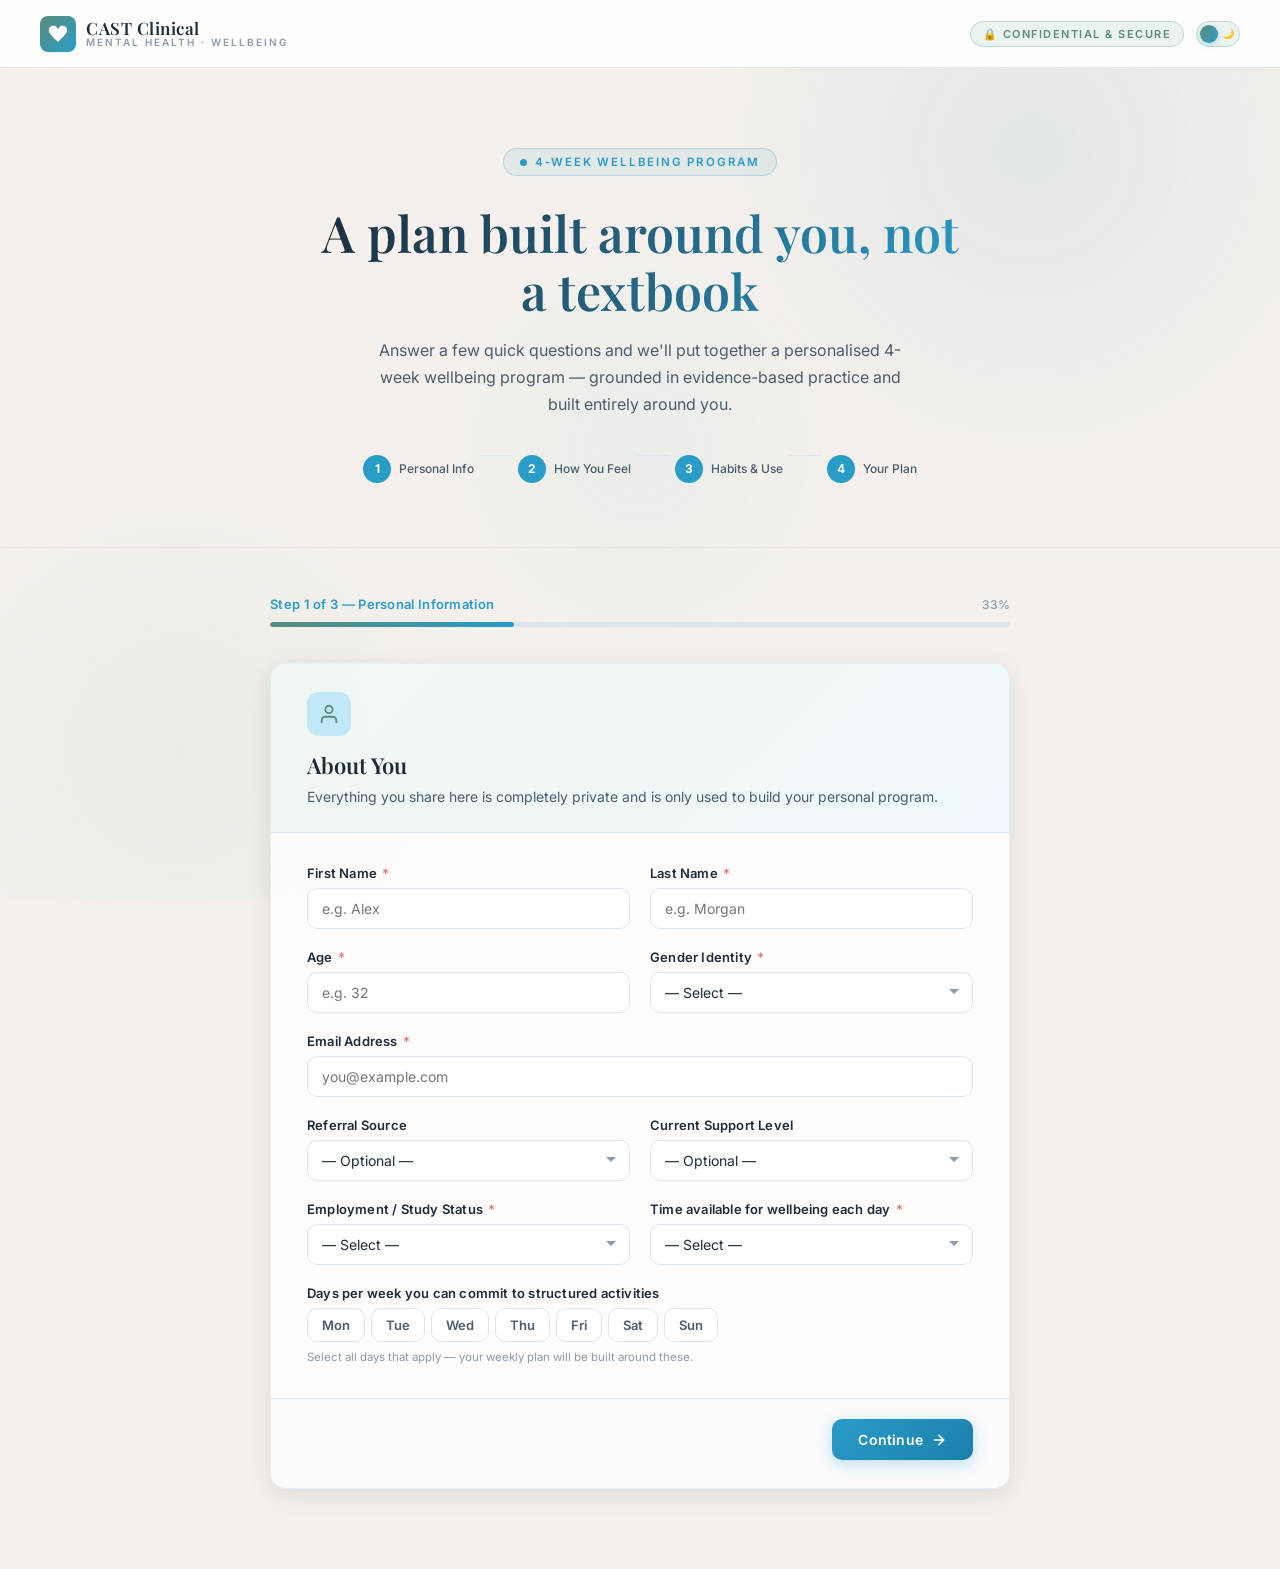
==== app.html @ b22dcfbf "Fix GitHub Pages entry point + cohesive app styling - Rename landing.html -> index.html (GitHub Page" ====
<!DOCTYPE html>
<html lang="en">
<head>
  <meta charset="UTF-8" />
  <meta name="viewport" content="width=device-width, initial-scale=1.0" />
  <title>CAST Clinical – 4-Week Mental Health & Wellbeing Program</title>
  <link rel="preconnect" href="https://fonts.googleapis.com" />
  <link href="https://fonts.googleapis.com/css2?family=Inter:wght@300;400;500;600;700;800&family=Playfair+Display:ital,wght@0,400;0,600;1,400;1,600&display=swap" rel="stylesheet" />
  <link rel="stylesheet" href="style.css" />
  <link rel="stylesheet" href="app.css" />
</head>
<body>

<!-- Background FX layer -->
<div class="bg-layer" aria-hidden="true">
  <div class="bg-grid"></div>
  <div class="bg-orb bg-orb-1"></div>
  <div class="bg-orb bg-orb-2"></div>
  <div class="bg-orb bg-orb-3"></div>
</div>

<!-- ── HEADER ──────────────────────────────────────── -->
<header>
  <a href="index.html" class="logo" style="text-decoration:none;">
    <div class="logo-mark">
      <svg viewBox="0 0 24 24" xmlns="http://www.w3.org/2000/svg">
        <path d="M12 21.593c-5.63-5.539-11-10.297-11-14.402 0-3.791 3.068-5.191 5.281-5.191 1.312 0 4.151.501 5.719 4.457 1.59-3.968 4.464-4.447 5.726-4.447 2.54 0 5.274 1.621 5.274 5.181 0 4.069-5.136 8.625-11 14.402z"/>
      </svg>
    </div>
    <div class="logo-text">
      <span class="logo-title">CAST Clinical</span>
      <span class="logo-sub">Mental Health · Wellbeing</span>
    </div>
  </a>
  <div class="header-right">
    <span class="header-badge">🔒 Confidential &amp; Secure</span>
    <button class="theme-toggle" id="themeToggle" aria-label="Toggle dark mode" title="Toggle dark / light mode">
      <span class="toggle-icon icon-moon">🌙</span>
      <span class="toggle-icon icon-sun">☀️</span>
    </button>
  </div>
</header>

<!-- ── HERO ────────────────────────────────────────── -->
<div class="hero">
  <div class="hero-eyebrow">4-Week Wellbeing Program</div>
  <h1>A plan built around you, not a textbook</h1>
  <p>Answer a few quick questions and we'll put together a personalised 4-week wellbeing program — grounded in evidence-based practice and built entirely around you.</p>
  <div class="hero-steps">
    <div class="hero-step">
      <div class="hero-step-num">1</div>
      <span class="hero-step-label">Personal Info</span>
    </div>
    <div class="hero-step-divider"></div>
    <div class="hero-step">
      <div class="hero-step-num">2</div>
      <span class="hero-step-label">How You Feel</span>
    </div>
    <div class="hero-step-divider"></div>
    <div class="hero-step">
      <div class="hero-step-num">3</div>
      <span class="hero-step-label">Habits & Use</span>
    </div>
    <div class="hero-step-divider"></div>
    <div class="hero-step">
      <div class="hero-step-num">4</div>
      <span class="hero-step-label">Your Plan</span>
    </div>
  </div>
</div>

<!-- ── MAIN ─────────────────────────────────────────── -->
<div class="container">

  <!-- PROGRESS -->
  <div class="progress-wrap" id="progress-wrap">
    <div class="progress-header">
      <span class="progress-label" id="progress-label">Step 1 of 3 — Personal Information</span>
      <span class="progress-count" id="progress-count">33%</span>
    </div>
    <div class="progress-bar-bg">
      <div class="progress-bar-fill" id="progress-fill" style="width:33%"></div>
    </div>
  </div>

  <!-- FORM SECTION -->
  <div id="form-section">

    <!-- ─── STEP 1: PERSONAL INFO ─────────────────── -->
    <div class="step active" id="step-1">
      <div class="card">
        <div class="card-header">
          <div class="card-icon">
            <svg viewBox="0 0 24 24" fill="none" stroke="#5B8C7A" stroke-width="2" stroke-linecap="round" stroke-linejoin="round">
              <path d="M20 21v-2a4 4 0 0 0-4-4H8a4 4 0 0 0-4 4v2"/><circle cx="12" cy="7" r="4"/>
            </svg>
          </div>
          <h2>About You</h2>
          <p>Everything you share here is completely private and is only used to build your personal program.</p>
        </div>
        <div class="card-body">
          <div class="form-grid">
            <div class="form-field" id="field-firstName">
              <label for="firstName">First Name <span class="req">*</span></label>
              <input type="text" id="firstName" placeholder="e.g. Alex" autocomplete="given-name" />
              <span class="error-msg">Please enter your first name.</span>
            </div>
            <div class="form-field" id="field-lastName">
              <label for="lastName">Last Name <span class="req">*</span></label>
              <input type="text" id="lastName" placeholder="e.g. Morgan" autocomplete="family-name" />
              <span class="error-msg">Please enter your last name.</span>
            </div>
            <div class="form-field" id="field-age">
              <label for="age">Age <span class="req">*</span></label>
              <input type="number" id="age" placeholder="e.g. 32" min="12" max="100" />
              <span class="error-msg">Please enter a valid age (12–100).</span>
            </div>
            <div class="form-field" id="field-gender">
              <label for="gender">Gender Identity <span class="req">*</span></label>
              <select id="gender">
                <option value="">— Select —</option>
                <option>Male</option>
                <option>Female</option>
                <option>Non-binary</option>
                <option>Transgender Male</option>
                <option>Transgender Female</option>
                <option>Prefer not to say</option>
                <option>Other</option>
              </select>
              <span class="error-msg">Please select an option.</span>
            </div>
            <div class="form-field span-2" id="field-email">
              <label for="email">Email Address <span class="req">*</span></label>
              <input type="email" id="email" placeholder="you@example.com" autocomplete="email" />
              <span class="error-msg">Please enter a valid email address.</span>
            </div>
            <div class="form-field" id="field-referral">
              <label for="referral">Referral Source</label>
              <select id="referral">
                <option value="">— Optional —</option>
                <option>Self-referred</option>
                <option>GP / Primary Care</option>
                <option>Psychiatrist</option>
                <option>Therapist / Counsellor</option>
                <option>Family / Friend</option>
                <option>Online Search</option>
                <option>Other</option>
              </select>
            </div>
            <div class="form-field" id="field-support">
              <label for="support">Current Support Level</label>
              <select id="support">
                <option value="">— Optional —</option>
                <option>No current support</option>
                <option>Seeing a GP</option>
                <option>In therapy</option>
                <option>On medication</option>
                <option>Inpatient / Residential</option>
                <option>Multiple supports</option>
              </select>
            </div>
            <div class="form-field" id="field-workStatus">
              <label for="workStatus">Employment / Study Status <span class="req">*</span></label>
              <select id="workStatus">
                <option value="">— Select —</option>
                <option value="fulltime">Employed full-time (35+ hrs/week)</option>
                <option value="parttime">Employed part-time (15–34 hrs/week)</option>
                <option value="casual">Casual / freelance / shift work</option>
                <option value="student">Full-time student</option>
                <option value="student-part">Part-time student</option>
                <option value="carer">Full-time carer / homemaker</option>
                <option value="unemployed">Not currently employed</option>
                <option value="retired">Retired</option>
              </select>
              <span class="error-msg">Please select your employment status.</span>
            </div>
            <div class="form-field" id="field-therapyTime">
              <label for="therapyTime">Time available for wellbeing each day <span class="req">*</span></label>
              <select id="therapyTime">
                <option value="">— Select —</option>
                <option value="15">Up to 15 minutes</option>
                <option value="30">About 30 minutes</option>
                <option value="60">About 1 hour</option>
                <option value="90">1–2 hours</option>
                <option value="120">2+ hours</option>
              </select>
              <span class="error-msg">Please select your available time.</span>
            </div>
            <div class="form-field span-2">
              <label for="therapyDays">Days per week you can commit to structured activities</label>
              <div class="day-picker" id="therapyDays">
                <button type="button" class="day-btn" data-day="Mon">Mon</button>
                <button type="button" class="day-btn" data-day="Tue">Tue</button>
                <button type="button" class="day-btn" data-day="Wed">Wed</button>
                <button type="button" class="day-btn" data-day="Thu">Thu</button>
                <button type="button" class="day-btn" data-day="Fri">Fri</button>
                <button type="button" class="day-btn" data-day="Sat">Sat</button>
                <button type="button" class="day-btn" data-day="Sun">Sun</button>
              </div>
              <span class="field-hint">Select all days that apply — your weekly plan will be built around these.</span>
            </div>
          </div>
        </div>
        <div class="card-footer">
          <span></span>
          <button class="btn btn-primary" onclick="nextStep(1)">
            Continue
            <svg viewBox="0 0 24 24" fill="none" stroke="currentColor" stroke-width="2.5" stroke-linecap="round" stroke-linejoin="round"><path d="M5 12h14M12 5l7 7-7 7"/></svg>
          </button>
        </div>
      </div>
    </div>

    <!-- ─── STEP 2: MENTAL HEALTH HISTORY ────────── -->
    <div class="step" id="step-2">
      <div class="card">
        <div class="card-header">
          <div class="card-icon">
            <svg viewBox="0 0 24 24" fill="none" stroke="#5B8C7A" stroke-width="2" stroke-linecap="round" stroke-linejoin="round">
              <path d="M9.5 2A2.5 2.5 0 0 1 12 4.5v15a2.5 2.5 0 0 1-4.96-.46 2.5 2.5 0 0 1-1.98-3.006 3 3 0 0 1-.34-5.58 2.5 2.5 0 0 1 1.32-4.24 2.5 2.5 0 0 1 1.96-3.192A2.5 2.5 0 0 1 9.5 2Z"/><path d="M14.5 2A2.5 2.5 0 0 0 12 4.5v15a2.5 2.5 0 0 0 4.96-.46 2.5 2.5 0 0 0 1.98-3.006 3 3 0 0 0 .34-5.58 2.5 2.5 0 0 0-1.32-4.24 2.5 2.5 0 0 0-1.96-3.192A2.5 2.5 0 0 0 14.5 2Z"/>
            </svg>
          </div>
          <h2>How Have You Been Feeling?</h2>
          <p>Tick anything that sounds like you — whether you've had a formal diagnosis or just recognise the pattern. You can select as many as you like.</p>
        </div>
        <div class="card-body">

          <!-- Mood Disorders -->
          <div class="section-title">Mood &amp; Emotions</div>
          <div class="check-grid">
            <div class="check-item"><input type="checkbox" id="mdd" name="mental" value="Major Depressive Disorder (MDD)"><label class="check-label" for="mdd"><span class="check-box"></span>Major Depression (MDD)</label></div>
            <div class="check-item"><input type="checkbox" id="bipolar1" name="mental" value="Bipolar I Disorder"><label class="check-label" for="bipolar1"><span class="check-box"></span>Bipolar I</label></div>
            <div class="check-item"><input type="checkbox" id="bipolar2" name="mental" value="Bipolar II Disorder"><label class="check-label" for="bipolar2"><span class="check-box"></span>Bipolar II</label></div>
            <div class="check-item"><input type="checkbox" id="dysthymia" name="mental" value="Persistent Depressive Disorder (Dysthymia)"><label class="check-label" for="dysthymia"><span class="check-box"></span>Persistent Depression</label></div>
            <div class="check-item"><input type="checkbox" id="cyclothymia" name="mental" value="Cyclothymic Disorder"><label class="check-label" for="cyclothymia"><span class="check-box"></span>Cyclothymia</label></div>
            <div class="check-item"><input type="checkbox" id="pmdd" name="mental" value="PMDD"><label class="check-label" for="pmdd"><span class="check-box"></span>PMDD</label></div>
          </div>

          <!-- Anxiety Disorders -->
          <div class="section-title">Anxiety &amp; Stress</div>
          <div class="check-grid">
            <div class="check-item"><input type="checkbox" id="gad" name="mental" value="Generalised Anxiety Disorder (GAD)"><label class="check-label" for="gad"><span class="check-box"></span>Generalised Anxiety (GAD)</label></div>
            <div class="check-item"><input type="checkbox" id="panic" name="mental" value="Panic Disorder"><label class="check-label" for="panic"><span class="check-box"></span>Panic Disorder</label></div>
            <div class="check-item"><input type="checkbox" id="social-anx" name="mental" value="Social Anxiety Disorder"><label class="check-label" for="social-anx"><span class="check-box"></span>Social Anxiety</label></div>
            <div class="check-item"><input type="checkbox" id="phobia" name="mental" value="Specific Phobia"><label class="check-label" for="phobia"><span class="check-box"></span>Specific Phobia</label></div>
            <div class="check-item"><input type="checkbox" id="ptsd" name="mental" value="PTSD"><label class="check-label" for="ptsd"><span class="check-box"></span>PTSD</label></div>
            <div class="check-item"><input type="checkbox" id="cptsd" name="mental" value="Complex PTSD (C-PTSD)"><label class="check-label" for="cptsd"><span class="check-box"></span>Complex PTSD (C-PTSD)</label></div>
            <div class="check-item"><input type="checkbox" id="acute-stress" name="mental" value="Acute Stress Disorder"><label class="check-label" for="acute-stress"><span class="check-box"></span>Acute Stress Disorder</label></div>
            <div class="check-item"><input type="checkbox" id="agoraphobia" name="mental" value="Agoraphobia"><label class="check-label" for="agoraphobia"><span class="check-box"></span>Agoraphobia</label></div>
          </div>

          <!-- Neurodevelopmental -->
          <div class="section-title">Focus, Attention &amp; Learning</div>
          <div class="check-grid">
            <div class="check-item"><input type="checkbox" id="adhd-i" name="mental" value="ADHD – Inattentive Type"><label class="check-label" for="adhd-i"><span class="check-box"></span>ADHD – Inattentive</label></div>
            <div class="check-item"><input type="checkbox" id="adhd-h" name="mental" value="ADHD – Hyperactive/Combined"><label class="check-label" for="adhd-h"><span class="check-box"></span>ADHD – Hyperactive/Combined</label></div>
            <div class="check-item"><input type="checkbox" id="autism" name="mental" value="Autism Spectrum (ASD)"><label class="check-label" for="autism"><span class="check-box"></span>Autism Spectrum (ASD)</label></div>
            <div class="check-item"><input type="checkbox" id="dyslexia" name="mental" value="Dyslexia / Learning Differences"><label class="check-label" for="dyslexia"><span class="check-box"></span>Dyslexia / Learning Diff.</label></div>
          </div>

          <!-- OCD & Related -->
          <div class="section-title">Repetitive Thoughts &amp; Urges</div>
          <div class="check-grid">
            <div class="check-item"><input type="checkbox" id="ocd" name="mental" value="OCD"><label class="check-label" for="ocd"><span class="check-box"></span>OCD</label></div>
            <div class="check-item"><input type="checkbox" id="bdd" name="mental" value="Body Dysmorphic Disorder (BDD)"><label class="check-label" for="bdd"><span class="check-box"></span>Body Dysmorphia (BDD)</label></div>
            <div class="check-item"><input type="checkbox" id="hoarding" name="mental" value="Hoarding Disorder"><label class="check-label" for="hoarding"><span class="check-box"></span>Hoarding Disorder</label></div>
            <div class="check-item"><input type="checkbox" id="trichotillo" name="mental" value="Trichotillomania (Hair Pulling)"><label class="check-label" for="trichotillo"><span class="check-box"></span>Trichotillomania</label></div>
          </div>

          <!-- Psychotic & Personality -->
          <div class="section-title">Personality &amp; Identity</div>
          <div class="check-grid">
            <div class="check-item"><input type="checkbox" id="schizo" name="mental" value="Schizophrenia"><label class="check-label" for="schizo"><span class="check-box"></span>Schizophrenia</label></div>
            <div class="check-item"><input type="checkbox" id="schizoaff" name="mental" value="Schizoaffective Disorder"><label class="check-label" for="schizoaff"><span class="check-box"></span>Schizoaffective Disorder</label></div>
            <div class="check-item"><input type="checkbox" id="bpd" name="mental" value="Borderline Personality Disorder (BPD)"><label class="check-label" for="bpd"><span class="check-box"></span>BPD</label></div>
            <div class="check-item"><input type="checkbox" id="narcissistic" name="mental" value="Narcissistic PD"><label class="check-label" for="narcissistic"><span class="check-box"></span>Narcissistic PD</label></div>
            <div class="check-item"><input type="checkbox" id="avpd" name="mental" value="Avoidant Personality Disorder"><label class="check-label" for="avpd"><span class="check-box"></span>Avoidant PD</label></div>
            <div class="check-item"><input type="checkbox" id="aspd" name="mental" value="Antisocial Personality Disorder"><label class="check-label" for="aspd"><span class="check-box"></span>Antisocial PD</label></div>
          </div>

          <!-- Anger & Impulse Control -->
          <div class="section-title">Anger &amp; Impulse Control</div>
          <div class="check-grid">
            <div class="check-item"><input type="checkbox" id="anger-mgmt" name="mental" value="Anger Management"><label class="check-label" for="anger-mgmt"><span class="check-box"></span>Anger Management</label></div>
            <div class="check-item"><input type="checkbox" id="ied" name="mental" value="Intermittent Explosive Disorder (IED)"><label class="check-label" for="ied"><span class="check-box"></span>Intermittent Explosive Disorder</label></div>
            <div class="check-item"><input type="checkbox" id="impulse" name="mental" value="Impulse Control Difficulties"><label class="check-label" for="impulse"><span class="check-box"></span>Impulse Control Difficulties</label></div>
          </div>

          <!-- Eating & Somatic -->
          <div class="section-title">Eating, Body Image &amp; Other</div>
          <div class="check-grid">
            <div class="check-item"><input type="checkbox" id="anorexia" name="mental" value="Anorexia Nervosa"><label class="check-label" for="anorexia"><span class="check-box"></span>Anorexia Nervosa</label></div>
            <div class="check-item"><input type="checkbox" id="bulimia" name="mental" value="Bulimia Nervosa"><label class="check-label" for="bulimia"><span class="check-box"></span>Bulimia Nervosa</label></div>
            <div class="check-item"><input type="checkbox" id="binge-eat" name="mental" value="Binge Eating Disorder"><label class="check-label" for="binge-eat"><span class="check-box"></span>Binge Eating Disorder</label></div>
            <div class="check-item"><input type="checkbox" id="dissoc" name="mental" value="Dissociative Disorders"><label class="check-label" for="dissoc"><span class="check-box"></span>Dissociative Disorders</label></div>
            <div class="check-item"><input type="checkbox" id="insomnia" name="mental" value="Insomnia / Sleep Disorder"><label class="check-label" for="insomnia"><span class="check-box"></span>Insomnia / Sleep Disorder</label></div>
            <div class="check-item"><input type="checkbox" id="somatic" name="mental" value="Somatic Symptom Disorder"><label class="check-label" for="somatic"><span class="check-box"></span>Somatic Symptom Disorder</label></div>
          </div>

          <!-- Severity -->
          <div class="section-title" style="margin-top:8px;">How Much Does This Affect Your Day-to-Day Life?</div>
          <div class="severity-grid">
            <div class="severity-item">
              <label>How low or unstable is your mood?</label>
              <div class="scale-buttons" id="mood-severity">
                <button class="scale-btn" onclick="selectScale(this,'mood-severity')">1</button>
                <button class="scale-btn" onclick="selectScale(this,'mood-severity')">2</button>
                <button class="scale-btn" onclick="selectScale(this,'mood-severity')">3</button>
                <button class="scale-btn" onclick="selectScale(this,'mood-severity')">4</button>
                <button class="scale-btn" onclick="selectScale(this,'mood-severity')">5</button>
              </div>
              <div class="scale-legend"><span>Mild</span><span>Severe</span></div>
            </div>
            <div class="severity-item">
              <label>How anxious do you feel day to day?</label>
              <div class="scale-buttons" id="anx-severity">
                <button class="scale-btn" onclick="selectScale(this,'anx-severity')">1</button>
                <button class="scale-btn" onclick="selectScale(this,'anx-severity')">2</button>
                <button class="scale-btn" onclick="selectScale(this,'anx-severity')">3</button>
                <button class="scale-btn" onclick="selectScale(this,'anx-severity')">4</button>
                <button class="scale-btn" onclick="selectScale(this,'anx-severity')">5</button>
              </div>
              <div class="scale-legend"><span>Mild</span><span>Severe</span></div>
            </div>
            <div class="severity-item">
              <label>Does this affect work or daily tasks?</label>
              <div class="scale-buttons" id="func-severity">
                <button class="scale-btn" onclick="selectScale(this,'func-severity')">1</button>
                <button class="scale-btn" onclick="selectScale(this,'func-severity')">2</button>
                <button class="scale-btn" onclick="selectScale(this,'func-severity')">3</button>
                <button class="scale-btn" onclick="selectScale(this,'func-severity')">4</button>
                <button class="scale-btn" onclick="selectScale(this,'func-severity')">5</button>
              </div>
              <div class="scale-legend"><span>Minimal</span><span>Severe</span></div>
            </div>
            <div class="severity-item">
              <label>How well are you sleeping?</label>
              <div class="scale-buttons" id="sleep-severity">
                <button class="scale-btn" onclick="selectScale(this,'sleep-severity')">1</button>
                <button class="scale-btn" onclick="selectScale(this,'sleep-severity')">2</button>
                <button class="scale-btn" onclick="selectScale(this,'sleep-severity')">3</button>
                <button class="scale-btn" onclick="selectScale(this,'sleep-severity')">4</button>
                <button class="scale-btn" onclick="selectScale(this,'sleep-severity')">5</button>
              </div>
              <div class="scale-legend"><span>Good</span><span>Very Poor</span></div>
            </div>
          </div>

        </div>
        <div class="card-footer">
          <button class="btn btn-secondary" onclick="prevStep(2)">
            <svg viewBox="0 0 24 24" fill="none" stroke="currentColor" stroke-width="2.5" stroke-linecap="round" stroke-linejoin="round"><path d="M19 12H5M12 19l-7-7 7-7"/></svg>
            Back
          </button>
          <button class="btn btn-primary" onclick="nextStep(2)">
            Continue
            <svg viewBox="0 0 24 24" fill="none" stroke="currentColor" stroke-width="2.5" stroke-linecap="round" stroke-linejoin="round"><path d="M5 12h14M12 5l7 7-7 7"/></svg>
          </button>
        </div>
      </div>
    </div>

    <!-- ─── STEP 3: SUBSTANCE / ADDICTION ────────── -->
    <div class="step" id="step-3">
      <div class="card">
        <div class="card-header">
          <div class="card-icon">
            <svg viewBox="0 0 24 24" fill="none" stroke="#5B8C7A" stroke-width="2" stroke-linecap="round" stroke-linejoin="round">
              <path d="M10 2h4"/><path d="M9.5 7.5A7 7 0 0 1 19 14a7 7 0 0 1-7 7A7 7 0 0 1 5 14a7 7 0 0 1 4.5-6.5"/><path d="M12 11v3l1.5 1.5"/>
            </svg>
          </div>
          <h2>Habits &amp; Substance Use</h2>
          <p>This is a safe space — nothing you share here is judged. Select anything that applies so we can include the right support in your program.</p>
        </div>
        <div class="card-body">

          <div class="section-title">Substances You Use or Have Used</div>
          <div class="check-grid">
            <div class="check-item"><input type="checkbox" id="alcohol" name="addiction" value="Alcohol Use Disorder"><label class="check-label" for="alcohol"><span class="check-box"></span>Alcohol</label></div>
            <div class="check-item"><input type="checkbox" id="cannabis" name="addiction" value="Cannabis Use Disorder"><label class="check-label" for="cannabis"><span class="check-box"></span>Cannabis</label></div>
            <div class="check-item"><input type="checkbox" id="stimulants" name="addiction" value="Stimulant Use (Cocaine / Meth)"><label class="check-label" for="stimulants"><span class="check-box"></span>Stimulants (Cocaine / Meth)</label></div>
            <div class="check-item"><input type="checkbox" id="opioids" name="addiction" value="Opioid Use Disorder"><label class="check-label" for="opioids"><span class="check-box"></span>Opioids</label></div>
            <div class="check-item"><input type="checkbox" id="benzos" name="addiction" value="Benzodiazepine Dependence"><label class="check-label" for="benzos"><span class="check-box"></span>Benzodiazepines</label></div>
            <div class="check-item"><input type="checkbox" id="nicotine" name="addiction" value="Nicotine / Tobacco Use"><label class="check-label" for="nicotine"><span class="check-box"></span>Nicotine / Tobacco</label></div>
            <div class="check-item"><input type="checkbox" id="mdma" name="addiction" value="MDMA / Ecstasy Use"><label class="check-label" for="mdma"><span class="check-box"></span>MDMA / Ecstasy</label></div>
            <div class="check-item"><input type="checkbox" id="hallucinogens" name="addiction" value="Hallucinogen Use"><label class="check-label" for="hallucinogens"><span class="check-box"></span>Hallucinogens</label></div>
            <div class="check-item"><input type="checkbox" id="rx-misuse" name="addiction" value="Prescription Drug Misuse"><label class="check-label" for="rx-misuse"><span class="check-box"></span>Prescription Drug Misuse</label></div>
            <div class="check-item"><input type="checkbox" id="poly-sub" name="addiction" value="Polysubstance Use"><label class="check-label" for="poly-sub"><span class="check-box"></span>Polysubstance Use</label></div>
          </div>

          <div class="section-title" style="margin-top:8px;">Other Habits &amp; Patterns</div>
          <div class="check-grid">
            <div class="check-item"><input type="checkbox" id="gambling" name="addiction" value="Gambling Disorder"><label class="check-label" for="gambling"><span class="check-box"></span>Gambling</label></div>
            <div class="check-item"><input type="checkbox" id="gaming" name="addiction" value="Gaming / Internet Addiction"><label class="check-label" for="gaming"><span class="check-box"></span>Gaming / Internet</label></div>
            <div class="check-item"><input type="checkbox" id="sex-addict" name="addiction" value="Compulsive Sexual Behaviour"><label class="check-label" for="sex-addict"><span class="check-box"></span>Compulsive Sexual Behaviour</label></div>
            <div class="check-item"><input type="checkbox" id="food-addict" name="addiction" value="Food / Binge Eating Addiction"><label class="check-label" for="food-addict"><span class="check-box"></span>Food / Binge Eating</label></div>
            <div class="check-item"><input type="checkbox" id="shopping" name="addiction" value="Compulsive Shopping / Spending"><label class="check-label" for="shopping"><span class="check-box"></span>Compulsive Shopping</label></div>
            <div class="check-item"><input type="checkbox" id="social-media" name="addiction" value="Social Media Addiction"><label class="check-label" for="social-media"><span class="check-box"></span>Social Media</label></div>
          </div>

          <div class="section-title" style="margin-top:8px;">Where Are You Right Now?</div>
          <div class="radio-row">
            <div class="radio-item"><input type="radio" name="recovery-status" id="rs-active" value="Currently using"><label class="radio-label" for="rs-active">Still using</label></div>
            <div class="radio-item"><input type="radio" name="recovery-status" id="rs-early" value="Early recovery (< 1 year)"><label class="radio-label" for="rs-early">Early in recovery (&lt;1 yr)</label></div>
            <div class="radio-item"><input type="radio" name="recovery-status" id="rs-sustained" value="Sustained recovery (1+ years)"><label class="radio-label" for="rs-sustained">Going strong (1+ yrs)</label></div>
            <div class="radio-item"><input type="radio" name="recovery-status" id="rs-na" value="Not applicable"><label class="radio-label" for="rs-na">Not applicable to me</label></div>
          </div>

          <div class="section-title" style="margin-top:8px;">Virtual Reality Therapy</div>
          <p style="font-size:13px;color:var(--mid);line-height:1.6;margin-bottom:14px;">VR therapy is an emerging evidence-based modality for anxiety, phobias, PTSD and social skills training. Please indicate your current access and comfort with VR.</p>
          <div class="vr-cards" id="vr-cards">
            <div class="radio-item">
              <input type="radio" name="vr-pref" id="vr-have" value="have">
              <label class="radio-label vr-card-label" for="vr-have">
                <span class="vr-icon">🥽</span>
                <span class="vr-card-text">
                  <strong>I already own a VR headset</strong>
                  <span>I have a headset and am open to using VR-based therapy exercises.</span>
                </span>
              </label>
            </div>
            <div class="radio-item">
              <input type="radio" name="vr-pref" id="vr-planning" value="planning">
              <label class="radio-label vr-card-label" for="vr-planning">
                <span class="vr-icon">🛒</span>
                <span class="vr-card-text">
                  <strong>I'm planning to get a VR headset</strong>
                  <span>I'm interested in VR therapy and intend to acquire a headset soon.</span>
                </span>
              </label>
            </div>
            <div class="radio-item">
              <input type="radio" name="vr-pref" id="vr-no" value="no">
              <label class="radio-label vr-card-label" for="vr-no">
                <span class="vr-icon">📱</span>
                <span class="vr-card-text">
                  <strong>I prefer phone / web-based therapy</strong>
                  <span>I'm not comfortable with VR or do not wish to use it — please recommend phone or web alternatives only.</span>
                </span>
              </label>
            </div>
          </div>

          <div class="section-title" style="margin-top:24px;">Comfort with AI-Assisted Therapy</div>
          <p style="font-size:13px;color:var(--mid);line-height:1.6;margin-bottom:14px;">Some components of your plan may involve AI-powered tools (e.g. chatbot check-ins, mood tracking apps, AI journalling). Please indicate how comfortable you are with this.</p>
          <div class="radio-row">
            <div class="radio-item"><input type="radio" name="ai-comfort" id="ai-none" value="none"><label class="radio-label" for="ai-none">Not comfortable</label></div>
            <div class="radio-item"><input type="radio" name="ai-comfort" id="ai-some" value="some"><label class="radio-label" for="ai-some">Somewhat comfortable</label></div>
            <div class="radio-item"><input type="radio" name="ai-comfort" id="ai-ok" value="ok"><label class="radio-label" for="ai-ok">Comfortable</label></div>
            <div class="radio-item"><input type="radio" name="ai-comfort" id="ai-keen" value="keen"><label class="radio-label" for="ai-keen">Very comfortable / excited</label></div>
          </div>

          <div class="section-title">What Would You Most Like Help With?</div>
          <div class="form-grid full">
            <div class="form-field">
              <label for="goals">In your own words, what are you hoping to feel or do differently?</label>
              <textarea id="goals" placeholder="e.g. Feel less anxious, sleep better, cut back on drinking, get back into a routine..."></textarea>
            </div>
          </div>
        </div>
        <div class="card-footer">
          <button class="btn btn-secondary" onclick="prevStep(3)">
            <svg viewBox="0 0 24 24" fill="none" stroke="currentColor" stroke-width="2.5" stroke-linecap="round" stroke-linejoin="round"><path d="M19 12H5M12 19l-7-7 7-7"/></svg>
            Back
          </button>
          <button class="btn btn-primary" onclick="generatePlan()">
            Generate My Plan
            <svg viewBox="0 0 24 24" fill="none" stroke="currentColor" stroke-width="2.5" stroke-linecap="round" stroke-linejoin="round"><path d="M5 12h14M12 5l7 7-7 7"/></svg>
          </button>
        </div>
      </div>
    </div>

  </div><!-- /form-section -->

  <!-- ─── TREATMENT PLAN ──────────────────────────── -->
  <div class="card" id="plan-card">
    <div class="plan-hero">
      <div class="plan-greeting">Your personalised care plan</div>
      <h2 id="plan-name">Good morning, —</h2>
      <p id="plan-intro">Based on your triage responses, we have prepared a structured daily treatment plan to support your wellbeing journey.</p>
      <div class="plan-date">
        <svg width="13" height="13" viewBox="0 0 24 24" fill="none" stroke="white" stroke-width="2" stroke-linecap="round" stroke-linejoin="round"><rect x="3" y="4" width="18" height="18" rx="2" ry="2"/><line x1="16" y1="2" x2="16" y2="6"/><line x1="8" y1="2" x2="8" y2="6"/><line x1="3" y1="10" x2="21" y2="10"/></svg>
        <span id="plan-date-label"></span>
      </div>
    </div>
    <div class="plan-body">

      <!-- Diagnoses summary -->
      <div class="section-title">Your Focus Areas</div>
      <div class="plan-diagnoses" id="plan-diagnoses"></div>

      <!-- Weekly summary bar -->
      <div class="plan-summary-bar" id="plan-summary-bar"></div>

      <!-- 4-week program overview -->
      <div class="section-title">Your 4-Week Program Overview</div>
      <div class="four-week-grid" id="four-week-grid"></div>

      <!-- Week 1 schedule -->
      <div class="section-title" style="margin-top:32px;">Week 1 Daily Schedule <span style="font-weight:400;letter-spacing:0;text-transform:none;font-size:12px;color:var(--muted);">&nbsp;— your starting point</span></div>
      <p style="font-size:13px;color:var(--mid);line-height:1.6;margin-bottom:20px;">This is your starting routine for Week 1. Each week builds on the last — progressing from foundation skills through to deeper practice and long-term integration. Therapy can be woven in as an optional add-on at any stage.</p>
      <div class="week-grid" id="plan-timeline"></div>

      <!-- Resources -->
      <div class="section-title" style="margin-top:8px;">Helpful Resources</div>
      <div class="resources-grid" id="plan-resources"></div>

      <!-- Disclaimer -->
      <div class="disclaimer">
        <svg viewBox="0 0 24 24" fill="none" stroke="#C9A96E" stroke-width="2" stroke-linecap="round" stroke-linejoin="round"><circle cx="12" cy="12" r="10"/><line x1="12" y1="8" x2="12" y2="12"/><line x1="12" y1="16" x2="12.01" y2="16"/></svg>
        <p><strong>Important:</strong> This plan is a supportive guide generated from your self-reported triage responses. It is <strong>not</strong> a clinical diagnosis or a substitute for professional medical or psychiatric care. Please share this plan with your treating clinician. If you are in crisis or at risk of harm, please call <strong>000</strong> (AU) · <strong>999</strong> (UK) · <strong>911</strong> (US) or contact the <strong>Lifeline: 13 11 14</strong>.</p>
      </div>

      <!-- Completion Certificate -->
      <div class="certificate-wrap" id="plan-certificate">
        <div class="certificate-inner">
          <div class="cert-logo">CAST Clinical</div>
          <div class="cert-eyebrow">Certificate of Completion</div>
          <h2 class="cert-name" id="cert-name-display"></h2>
          <p class="cert-body">has successfully completed the CAST Clinical 4-Week Wellbeing Program — a personalised, evidence-based treatment plan addressing the focus areas identified at the time of triage.</p>
          <div class="cert-meta">
            <div class="cert-meta-item"><span class="cert-meta-label">Date Issued</span><span class="cert-meta-value" id="cert-date-display"></span></div>
            <div class="cert-meta-divider"></div>
            <div class="cert-meta-item"><span class="cert-meta-label">Program</span><span class="cert-meta-value">4-Week Wellbeing</span></div>
            <div class="cert-meta-divider"></div>
            <div class="cert-meta-item"><span class="cert-meta-label">Certificate No.</span><span class="cert-meta-value" id="cert-id-display"></span></div>
          </div>
          <div class="cert-seal">✦</div>
        </div>
      </div>

      <!-- Parenting Certificate Teaser -->
      <div class="parenting-teaser">
        <div class="parenting-teaser-icon">👶</div>
        <div>
          <div class="parenting-teaser-title">Parenting Certificate — Coming Soon</div>
          <p class="parenting-teaser-body">On completion of your treatment plan, you may be eligible to continue with a <strong>CAST Clinical Parenting Certificate</strong> — a structured parenting skills program. This pathway is currently <strong>pending approval by the Province of Ontario</strong> and will be available once authorised. We will notify enrolled participants when it launches.</p>
        </div>
      </div>

      <!-- Actions -->
      <div class="plan-actions">
        <button class="btn btn-primary" onclick="window.print()">
          <svg viewBox="0 0 24 24" fill="none" stroke="currentColor" stroke-width="2" stroke-linecap="round" stroke-linejoin="round"><polyline points="6 9 6 2 18 2 18 9"/><path d="M6 18H4a2 2 0 0 1-2-2v-5a2 2 0 0 1 2-2h16a2 2 0 0 1 2 2v5a2 2 0 0 1-2 2h-2"/><rect x="6" y="14" width="12" height="8"/></svg>
          Print / Save as PDF
        </button>
        <button class="btn btn-secondary" onclick="startOver()">Start a New Assessment</button>
      </div>
    </div>
  </div>

</div><!-- /container -->

<script>
  // ─── STATE ──────────────────────────────────────────
  let currentStep = 1;
  const totalSteps = 3;

  // ─── PROGRESS ───────────────────────────────────────
  function updateProgress(step) {
    const pct = Math.round((step / totalSteps) * 100);
    const labels = ['', 'Personal Information', 'Mental Health History', 'Substance Use & Addiction'];
    document.getElementById('progress-fill').style.width = pct + '%';
    document.getElementById('progress-label').textContent = `Step ${step} of ${totalSteps} — ${labels[step]}`;
    document.getElementById('progress-count').textContent = pct + '%';
  }

  // ─── DAY PICKER ─────────────────────────────────────
  document.querySelectorAll('.day-btn').forEach(btn => {
    btn.addEventListener('click', () => btn.classList.toggle('selected'));
  });

  // ─── SCALE BUTTONS ───────────────────────────────────
  function selectScale(btn, groupId) {
    document.querySelectorAll(`#${groupId} .scale-btn`).forEach(b => b.classList.remove('active'));
    btn.classList.add('active');
  }

  // ─── VALIDATION ─────────────────────────────────────
  function validateStep1() {
    let ok = true;
    const fields = [
      { id: 'firstName', wrap: 'field-firstName', test: v => v.trim().length >= 1 },
      { id: 'lastName',  wrap: 'field-lastName',  test: v => v.trim().length >= 1 },
      { id: 'age',       wrap: 'field-age',        test: v => v && +v >= 12 && +v <= 100 },
      { id: 'gender',    wrap: 'field-gender',     test: v => v !== '' },
      { id: 'email',      wrap: 'field-email',      test: v => /^[^\s@]+@[^\s@]+\.[^\s@]+$/.test(v) },
      { id: 'workStatus',  wrap: 'field-workStatus',  test: v => v !== '' },
      { id: 'therapyTime', wrap: 'field-therapyTime', test: v => v !== '' },
    ];
    fields.forEach(f => {
      const el = document.getElementById(f.id);
      const wrap = document.getElementById(f.wrap);
      const msg = wrap.querySelector('.error-msg');
      if (!f.test(el.value)) {
        wrap.classList.add('field-error');
        if (msg) msg.style.display = 'block';
        ok = false;
      } else {
        wrap.classList.remove('field-error');
        if (msg) msg.style.display = 'none';
      }
    });
    return ok;
  }

  // ─── NAVIGATION ─────────────────────────────────────
  function nextStep(from) {
    if (from === 1 && !validateStep1()) return;
    document.getElementById(`step-${from}`).classList.remove('active');
    currentStep = from + 1;
    document.getElementById(`step-${currentStep}`).classList.add('active');
    updateProgress(currentStep);
    window.scrollTo({ top: 0, behavior: 'smooth' });
  }

  function prevStep(from) {
    document.getElementById(`step-${from}`).classList.remove('active');
    currentStep = from - 1;
    document.getElementById(`step-${currentStep}`).classList.add('active');
    updateProgress(currentStep);
    window.scrollTo({ top: 0, behavior: 'smooth' });
  }

  // ─── PLAN GENERATION ────────────────────────────────
  function generatePlan() {
    const firstName = document.getElementById('firstName').value.trim();
    const lastName  = document.getElementById('lastName').value.trim();
    const workStatus    = document.getElementById('workStatus').value;
    const therapyMins   = parseInt(document.getElementById('therapyTime').value) || 30;
    const selectedDays  = [...document.querySelectorAll('.day-btn.selected')].map(b => b.dataset.day);
    const activeDays    = selectedDays.length > 0 ? selectedDays : ['Mon','Tue','Wed','Thu','Fri'];
    const mentalChecks   = [...document.querySelectorAll('input[name="mental"]:checked')].map(c => c.value);
    const addictionChecks = [...document.querySelectorAll('input[name="addiction"]:checked')].map(c => c.value);
    const recoveryStatus = (document.querySelector('input[name="recovery-status"]:checked') || {}).value || '';
    // Work & time helpers
    const isFullTime  = workStatus === 'fulltime' || workStatus === 'student';
    const isPartTime  = workStatus === 'parttime' || workStatus === 'casual' || workStatus === 'student-part';
    const isCarer     = workStatus === 'carer';
    const hasFreeTime = workStatus === 'unemployed' || workStatus === 'retired' || isCarer;
    const timeLabel   = therapyMins <= 15 ? 'micro (≤15 min)' : therapyMins <= 30 ? 'brief (30 min)' : therapyMins <= 60 ? 'moderate (1 hr)' : 'extended (1–2+ hrs)';
    const daysLabel   = activeDays.join(', ');
    const vrPref    = (document.querySelector('input[name="vr-pref"]:checked') || {}).value || '';
    const aiComfort = (document.querySelector('input[name="ai-comfort"]:checked') || {}).value || '';
    const vrHave     = vrPref === 'have';
    const vrPlanning = vrPref === 'planning';
    const vrNo       = vrPref === 'no';
    const vrReady    = vrHave || vrPlanning;
    const aiOk       = aiComfort === 'ok' || aiComfort === 'keen';
    const aiSome     = aiComfort === 'some';
    const aiNone     = aiComfort === 'none';
    const moodSev  = (document.querySelector('#mood-severity .active') || {}).textContent || '—';
    const anxSev   = (document.querySelector('#anx-severity .active') || {}).textContent || '—';
    const sleepSev = (document.querySelector('#sleep-severity .active') || {}).textContent || '—';
    const goals    = document.getElementById('goals').value.trim();

    const hasAddiction = addictionChecks.length > 0 && addictionChecks[0] !== 'Not applicable';
    const hasAnxiety   = mentalChecks.some(m => m.includes('Anxiety') || m === 'PTSD' || m === 'Complex PTSD (C-PTSD)' || m === 'Panic Disorder' || m === 'OCD' || m === 'Agoraphobia');
    const hasMood      = mentalChecks.some(m => m.includes('Depress') || m.includes('Bipolar') || m.includes('Cyclothymia') || m.includes('Dysthymia') || m === 'PMDD');
    const hasTrauma    = mentalChecks.some(m => m.includes('PTSD') || m.includes('Trauma'));
    const hasADHD      = mentalChecks.some(m => m.includes('ADHD'));
    const hasOCD       = mentalChecks.some(m => m.includes('OCD') || m.includes('Dysmorphic') || m.includes('Hoarding') || m.includes('Trichotillomania'));
    const hasEating    = mentalChecks.some(m => m.includes('Anorexia') || m.includes('Bulimia') || m.includes('Binge'));
    const hasSleep     = mentalChecks.some(m => m.includes('Insomnia') || m.includes('Sleep')) || sleepSev >= 4;
    const hasBPD       = mentalChecks.some(m => m.includes('BPD') || m.includes('Borderline'));
    const hasAnger     = mentalChecks.some(m => m.includes('Anger') || m.includes('Explosive') || m.includes('Impulse Control'));
    const highAnx      = +anxSev >= 4;
    const highMood     = +moodSev >= 4;

    // Set date
    const now = new Date();
    document.getElementById('plan-date-label').textContent = now.toLocaleDateString('en-GB', { weekday:'long', year:'numeric', month:'long', day:'numeric' });

    // Greeting
    const hour = now.getHours();
    const greeting = hour < 12 ? 'Good morning' : hour < 17 ? 'Good afternoon' : 'Good evening';
    document.getElementById('plan-name').textContent = `${greeting}, ${firstName}.`;

    // Intro
    let intro = `This weekly plan has been personalised across ${mentalChecks.length + addictionChecks.length} identified focus areas, calibrated for ${timeLabel} daily sessions on your selected days (${daysLabel}).`;
    if (goals) intro += ` Goals noted: "${goals}".`;
    intro += ' This plan is yours to work through at your own pace. Therapy sessions can be added as an optional layer at any point.';  
    document.getElementById('plan-intro').textContent = intro;

    // Certificate
    document.getElementById('cert-name-display').textContent = firstName + (lastName ? ' ' + lastName : '');
    document.getElementById('cert-date-display').textContent = now.toLocaleDateString('en-GB', { year:'numeric', month:'long', day:'numeric' });
    const certId = 'CC-' + now.getFullYear() + '-' + Math.random().toString(36).substring(2,7).toUpperCase();
    document.getElementById('cert-id-display').textContent = certId;

    // Diagnoses tags
    const dxEl = document.getElementById('plan-diagnoses');
    dxEl.innerHTML = '';
    if (mentalChecks.length === 0 && addictionChecks.length === 0) {
      dxEl.innerHTML = '<span class="dx-tag mental">General Wellbeing Support</span>';
    }
    mentalChecks.forEach(d => { dxEl.innerHTML += `<span class="dx-tag mental">${d}</span>`; });
    addictionChecks.forEach(d => { dxEl.innerHTML += `<span class="dx-tag addiction">${d}</span>`; });

    // ── SLOT LIBRARY (time-aware) ──────────────────────
    // Each slot: { time, tag, tagLabel, title, desc, minMins, intensive }
    // minMins = minimum daily minutes needed to include this slot
    // intensive = only on high-time days

    const morningRoutine = { time: isFullTime ? '7:00 AM' : '8:00 AM', tag:'tag-wellness', tagLabel:'Morning Routine',
      title:'Morning Activation',
      desc: [
        hasMood || mentalChecks.length === 0 ? 'Mood check-in: rate 1–10, set 3 daily intentions in your journal' : null,
        hasADHD ? 'Review task list & set up Pomodoro blocks (25 min focus / 5 min rest)' : null,
        hasAnxiety || highAnx ? '4-7-8 breathing (3 rounds) to regulate the nervous system' : null,
        hasAddiction ? 'Morning affirmation & sobriety check-in' : null,
        !hasMood && !hasADHD && !hasAnxiety && !hasAddiction ? 'Gratitude journal — write 3 things you are thankful for' : null,
      ].filter(Boolean), minMins: 5 };

    const movementSlot = { time: isFullTime ? '12:30 PM' : '9:30 AM', tag:'tag-wellness', tagLabel:'Physical Health',
      title: therapyMins <= 15 ? '10-min Movement Break' : 'Movement & Exercise',
      desc: [
        therapyMins <= 15 ? '10-minute walk or stretching — even short movement supports mood and cognition' : null,
        therapyMins > 15 && hasMood ? '30-min aerobic exercise (walk, jog, swim) — elevates serotonin' : null,
        therapyMins > 15 && hasADHD ? 'HIIT or sport — regulates dopamine levels' : null,
        therapyMins > 15 && hasAnxiety ? 'Gentle yoga or tai chi — activates parasympathetic nervous system' : null,
        therapyMins > 15 && (hasBPD || hasTrauma) ? 'Somatic movement (dance, yoga) for grounding and body awareness' : null,
        therapyMins > 15 && !hasMood && !hasADHD && !hasAnxiety && !hasBPD && !hasTrauma ? '30-min brisk walk outdoors — light exposure supports mood regulation' : null,
      ].filter(Boolean), minMins: 5 };

    const therapySkillSlot = { time: isFullTime ? 'Lunch or eve' : '10:00 AM', tag:'tag-therapy', tagLabel:'Clinical Practice',
      title:'Therapeutic Skill Practice',
      desc: [
        hasOCD ? 'ERP practice — 20 min structured exposure with response prevention hierarchy' : null,
        hasADHD ? 'CBT skill: attention management review, distraction log update' : null,
        hasTrauma || hasBPD ? 'DBT skill: TIPP or STOP skills for emotion regulation' : null,
        hasMood && !hasOCD && !hasBPD ? 'Behavioural Activation: plan one pleasurable + one mastery activity' : null,
        hasAnxiety && !hasOCD ? 'Cognitive restructuring: identify one anxious thought, apply evidence for/against' : null,
        (hasMood || hasAnxiety) && !hasOCD && !hasBPD ? 'REBT — ABC model: note what happened (A), spot the rigid belief (B — e.g. "I must…"), notice how it made you feel (C), then challenge it. Free worksheet at rebtnetwork.org/library/shf.html' : null,
        hasAddiction ? 'SMART Recovery or 12-Step check-in (online meeting counts)' : null,
        hasEating ? 'Mindful eating check-in before each meal; review structured meal plan' : null,
        !hasOCD && !hasADHD && !hasTrauma && !hasBPD && !hasMood && !hasAnxiety && !hasAddiction && !hasEating ? 'Reflective journaling: reframe one challenging thought constructively using the REBT ABC model' : null,
      ].filter(Boolean), minMins: 10 };

    const mindfulSlot = { time: isFullTime ? '5:30 PM' : '2:00 PM', tag:'tag-mindful', tagLabel:'Mindfulness',
      title: therapyMins <= 15 ? '5-min Mindful Reset' : 'Mindfulness Practice',
      desc: [
        therapyMins <= 15 ? 'Box breathing or 5-4-3-2-1 grounding (5 minutes) — ideal for busy schedules' : null,
        therapyMins > 15 && (hasAnxiety || hasOCD) ? '10-min mindfulness meditation — Headspace, Calm, or Insight Timer' : null,
        therapyMins > 15 && (hasAnxiety || hasTrauma || hasMood || hasOCD) ? 'EFT Tapping (5–10 min) — hold today’s main stressor in mind, rate your distress 0–10, then tap through the sequence: karate chop → eyebrow → side of eye → under eye → chin → collarbone → underarm → top of head. App: The Tapping Solution (thetappingsolution.com)' : null,
        therapyMins > 15 && (hasMood || hasBPD) ? 'Opposite Action: identify low-mood urge and act against it intentionally' : null,
        therapyMins > 15 && hasADHD ? 'Mindful focus break: 5-min breathing reset between task blocks' : null,
        therapyMins > 15 && hasTrauma ? 'Grounding exercise: 5-4-3-2-1 sensory technique if triggered' : null,
        therapyMins > 15 && !hasAnxiety && !hasOCD && !hasMood && !hasBPD && !hasADHD && !hasTrauma ? '10-min breath meditation to reset stress hormones' : null,
      ].filter(Boolean), minMins: 5 };

    const vrTechSlot = (vrReady || vrNo) ? { time: isFullTime ? '6:30 PM' : '3:00 PM', tag:'tag-tech', tagLabel: vrNo ? 'Digital Therapy' : 'VR Therapy',
      title: vrNo ? 'Phone & Web-Based Therapy' : vrHave ? 'VR Therapy Session' : 'Preparing for VR Therapy',
      desc: vrReady ? [
        hasAnxiety || hasOCD ? (vrHave ? 'VR Exposure (Oxford VR, oVRcome, Limbix) — 15–20 min guided anxiety/phobia session' : 'Research Meta Quest 3 / Pico 4; download Oxford VR and oVRcome ready for first session') : null,
        hasTrauma ? (vrHave ? 'VR EMDR session via Psious or Mindmaze — confirm with your therapist first' : 'Discuss VR-assisted EMDR with your therapist ahead of headset arrival') : null,
        hasOCD ? (vrHave ? 'VR ERP practice: immersive hierarchy scenarios in Limbix or oVRcome (ovrcome.io)' : 'Ask therapist about VR ERP — clinically validated for OCD, available on oVRcome') : null,
        hasMood ? (vrHave ? 'Tripp (tripp.city) — research-backed immersive VR mindfulness & mood-lift sessions. Available on Meta Quest & mobile AR. Also try Nature Treks VR for calming environments.' : 'Tripp (tripp.city) is a mindfulness VR app with strong mood benefits — available on Meta Quest 3 or as a mobile AR app while you wait for a headset') : null,
        !hasAnxiety && !hasOCD && !hasTrauma && !hasMood ? (vrHave ? 'Tripp (tripp.city) — immersive guided mindfulness & breathing sessions. Also: Guided Meditation VR, CalmPlace VR' : 'When your headset arrives, start with Tripp (tripp.city) — available on Meta Quest. Download Oxford VR and oVRcome too.') : null,
      ].filter(Boolean) : [
        'Telehealth appointment: book or attend a video session with your psychologist or GP',
        aiOk || aiSome ? 'CBT app check-in: Wysa, Woebot, or MindShift (15–20 min)' : null,
        'Browser-based programs: MindSpot, This Way Up, or Therapy Assist Online — free structured CBT',
      ].filter(Boolean), minMins: 15 } : null;

    const socialSlot = { time: isFullTime ? '7:00 PM' : '5:00 PM', tag:'tag-social', tagLabel:'Connection',
      title:'Social & Support Connection',
      desc: [
        hasBPD || mentalChecks.some(m => m.includes('Social Anxiety')) ? 'One interpersonal interaction (in person or phone); use DEAR MAN skill if needed' : null,
        hasMood ? 'Call or message a trusted friend/family member — 30 min meaningful connection' : null,
        hasAddiction ? 'Contact your sponsor, support group, or recovery peer' : null,
        !hasBPD && !hasMood && !hasAddiction ? 'Reach out to one person in your network — brief check-ins strengthen resilience' : null,
      ].filter(Boolean), minMins: 5 };

    const recoverySlot = hasAddiction && recoveryStatus && recoveryStatus !== 'Not applicable' ? {
      time: isFullTime ? '7:45 PM' : '6:00 PM', tag:'tag-recovery', tagLabel:'Recovery',
      title:'Recovery Management',
      desc: [
        'Urge surfing: if cravings arise, observe without acting — ride the wave 15–20 min',
        'Log triggers in your recovery journal',
        'Contact sponsor or crisis line if urges become unmanageable',
        recoveryStatus.includes('Early') ? 'Attend a meeting or recovery group session this evening if possible' : 'Review your relapse prevention plan',
      ], minMins: 10 } : null;

    const nutritionSlot = { time: isFullTime ? '12:00 PM' : '12:00 PM', tag:'tag-nutrition', tagLabel:'Nutrition',
      title:'Nourishment',
      desc: [
        'Balanced meals: lean protein, complex carbs, leafy greens, healthy fats',
        hasMood ? 'Include omega-3 foods (salmon, walnuts, flaxseed) for mood support' : null,
        hasAnxiety || highAnx ? 'Cap caffeine before 12:00 PM; aim for 2L water daily' : null,
        hasAddiction ? 'Avoid high-sugar foods that spike craving cycles; eat at regular intervals' : null,
        hasEating ? 'Eat with a support person when possible; follow structured meal plan' : null,
        !hasMood && !hasAnxiety && !hasAddiction && !hasEating ? 'Mindful eating: no screens during meals; eat slowly and note fullness cues' : null,
      ].filter(Boolean), minMins: 5 };

    const angerSlot = hasAnger ? { time: isFullTime ? '6:00 PM' : '4:00 PM', tag:'tag-therapy', tagLabel:'Anger Management',
      title:'Anger & Impulse Control Practice',
      desc: [
        'Cool-down technique: STOP — Stop, Take a breath, Observe your body, Proceed mindfully',
        'Identify your personal anger triggers in a journal entry — note the situation, the feeling, the physical cue (e.g. jaw clenching, heat in chest)',
        'Practice the Anger Iceberg: write down what the anger might be covering (fear, hurt, shame)',
        +therapyMins >= 30 ? 'Role-play a difficult scenario mentally using assertiveness (not aggression): use "I feel..." statements' : null,
        hasAnxiety || hasBPD ? 'DBT DEARMAN: practise expressing needs assertively without escalation' : null,
      ].filter(Boolean), minMins: 15 } : null;

    const sleepSlot = { time: '9:30 PM', tag:'tag-sleep', tagLabel:'Sleep Hygiene',
      title:'Wind-Down & Sleep Preparation',
      desc: [
        'Screens off 60–90 min before bed; use Night Mode or blue-light glasses',
        hasSleep || +sleepSev >= 4 ? 'Fixed bedtime (e.g. 10:00 PM); stimulus control — bed is for sleep only' : null,
        'Progressive Muscle Relaxation (PMR) or guided sleep meditation',
        hasMood ? 'End-of-day mood journal: rate mood, note 3 positive moments' : null,
        hasAnxiety ? '"Worry dump": write anxious thoughts on paper to offload before sleep' : null,
        hasSleep || +sleepSev >= 3 ? 'YouTube: Michael Sealey — deep sleep hypnosis & body scan (youtube.com/@MichaelSealey). Free.' : null,
      ].filter(Boolean), minMins: 5 };

    const guidedMediaSlot = { time: isFullTime ? '5:00 PM' : '3:30 PM', tag:'tag-mindful', tagLabel:'Guided Media',
      title: 'Calming Videos & Guided Practice',
      desc: [
        'YouTube: The Honest Guys — free guided meditations, sleep journeys & relaxation (youtube.com/@TheHonestGuys)',
        hasMood || hasAnxiety || mentalChecks.length === 0 ? 'YouTube: Headspace channel — short 3–10 min meditations and breathing exercises (youtube.com/@headspace)' : null,
        hasTrauma || hasBPD || highAnx ? 'EFT Tapping video series — The Tapping Solution YouTube channel has free guided tapping sessions for anxiety & stress (youtube.com/@TappingSolution)' : null,
        hasAddiction || hasMood ? 'YouTube: Dr. Joe Dispenza — guided meditations for breaking old patterns and building a new mindset (search “Dr Joe Dispenza meditation”)' : null,
        !hasTrauma && !hasAddiction && !hasMood ? 'Insight Timer — free app with 150,000+ guided meditations, calming music and sleep sounds (insighttimer.com)' : null,
      ].filter(Boolean), minMins: 10 };

    // ── ASSIGN SLOTS TO DAYS ──────────────────────────
    // Determine which days get which slots based on available time
    // Cycle: therapy skill rotates Mon/Wed/Fri or similar
    const allSlots = [morningRoutine, movementSlot, therapySkillSlot, mindfulSlot, guidedMediaSlot, vrTechSlot, angerSlot, socialSlot, recoverySlot, nutritionSlot, sleepSlot].filter(Boolean);

    // Budget: how many slots fit per day given minutes
    // Each slot costs roughly: 5–10 min for light, 20–30 for intensive
    const slotCost = { 'tag-wellness':10, 'tag-therapy':20, 'tag-mindful':10, 'tag-tech':20, 'tag-social':10, 'tag-recovery':15, 'tag-nutrition':5, 'tag-sleep':10 };

    function slotsForDay(dayName, dayIndex) {
      const budget = therapyMins;
      const isWeekend = dayName === 'Sat' || dayName === 'Sun';
      const isWorkday = (isFullTime || isPartTime) && !isWeekend;
      let slots = [];
      let spent = 0;
      // Always include morning routine (micro-friendly)
      slots.push(morningRoutine); spent += 5;
      // Alternate therapy skill every other day
      if (dayIndex % 2 === 0 && spent + 20 <= budget + 10) { slots.push(therapySkillSlot); spent += 20; }
      // Movement — daily if time allows, else weekends/days off
      if (!isWorkday || budget >= 30) { slots.push(movementSlot); spent += 10; }
      // Nutrition reminder on all days
      if (budget >= 10) { slots.push(nutritionSlot); spent += 5; }
      // Mindfulness — daily (brief version auto-activates for low-time)
      slots.push(mindfulSlot); spent += (budget <= 15 ? 5 : 10);
      // Guided media — alternate days, budget permitting
      if (budget >= 15 && dayIndex % 2 === 0) { slots.push(guidedMediaSlot); spent += 10; }
      // VR/digital — 2–3 times per week on lower-demand days
      if (vrTechSlot && ((!isWorkday && budget >= 20) || budget >= 60) && dayIndex % 2 === 1) { slots.push(vrTechSlot); spent += 20; }
      // Social — every day for low-time users (just a nudge), intensive days for others
      if (budget <= 30 || dayIndex % 3 !== 2) { slots.push(socialSlot); spent += 5; }
      // Recovery — daily if applicable
      if (recoverySlot && spent + 15 <= budget + 15) { slots.push(recoverySlot); spent += 15; }
      // Anger management — every other day if applicable
      if (angerSlot && dayIndex % 2 === 0 && spent + 15 <= budget + 10) { slots.push(angerSlot); spent += 15; }
      // Sleep hygiene — every day
      slots.push(sleepSlot); spent += 5;
      return slots;
    }

    // Calculate weekly totals for summary bar
    let totalWeeklyMins = activeDays.length * therapyMins;
    let therapySessions = activeDays.filter((_,i) => i % 2 === 0).length;

    // Summary bar
    const sumEl = document.getElementById('plan-summary-bar');
    sumEl.innerHTML = `
      <div class="summary-stat"><span class="summary-stat-value">${activeDays.length}</span><span class="summary-stat-label">Active days/week</span></div>
      <div class="summary-stat-divider"></div>
      <div class="summary-stat"><span class="summary-stat-value">${therapyMins} min</span><span class="summary-stat-label">Daily target</span></div>
      <div class="summary-stat-divider"></div>
      <div class="summary-stat"><span class="summary-stat-value">~${Math.round(totalWeeklyMins/60*10)/10} hrs</span><span class="summary-stat-label">Est. weekly total</span></div>
      <div class="summary-stat-divider"></div>
      <div class="summary-stat"><span class="summary-stat-value">${therapySessions}×</span><span class="summary-stat-label">Skill sessions/week</span></div>
      <div class="summary-stat-divider"></div>
      <div class="summary-stat"><span class="summary-stat-value">${workStatus ? document.getElementById('workStatus').options[document.getElementById('workStatus').selectedIndex].text.split('(')[0].trim() : '—'}</span><span class="summary-stat-label">Work status</span></div>
    `;

    // Render weekly grid
    const tlEl = document.getElementById('plan-timeline');
    tlEl.innerHTML = '';
    const dayFullNames = { Mon:'Monday', Tue:'Tuesday', Wed:'Wednesday', Thu:'Thursday', Fri:'Friday', Sat:'Saturday', Sun:'Sunday' };
    const dayTypes = { Mon:'Structured day', Tue:'Active day', Wed:'Structured day', Thu:'Active day', Fri:'Reflection day', Sat:'Rest & recovery', Sun:'Rest & recovery' };
    activeDays.forEach((day, idx) => {
      const daySlots = slotsForDay(day, idx);
      tlEl.innerHTML += `
        <div class="week-day-block">
          <div class="week-day-header">
            <span class="week-day-name">${dayFullNames[day] || day}</span>
            <span class="week-day-meta">${dayTypes[day] || ''} · ~${therapyMins} min</span>
          </div>
          <div class="week-day-slots">
            ${daySlots.map(s => `
              <div class="week-slot">
                <div class="week-slot-time">${s.time}</div>
                <div class="week-slot-body">
                  <span class="week-slot-tag ${s.tag}">${s.tagLabel}</span>
                  <div class="week-slot-title">${s.title}</div>
                  <div class="week-slot-desc">${s.desc[0]}${s.desc.length > 1 ? `<ul style="margin:4px 0 0 16px">${s.desc.slice(1).map(d=>`<li>${d}</li>`).join('')}</ul>` : ''}</div>
                </div>
              </div>`).join('')}
          </div>
        </div>`;
    });

    // ── RESOURCES ─────────────────────────────────────
    const resources = [];

    if (hasAnxiety || hasOCD) resources.push({ icon:'🧠', title:'CBT Workbook', text:'Mind Over Mood (Greenberger & Padesky) – evidence-based CBT exercises for anxiety and mood.' });
    if (hasBPD || hasTrauma) resources.push({ icon:'📗', title:'DBT Skills Training', text:'The DBT Skills Workbook (McKay) – full suite of DBT skills for emotion regulation.' });
    if (hasAddiction) resources.push({ icon:'🔗', title:'SMART Recovery', text:'smartrecoveryaustralia.com.au — free science-based addiction support groups, online & in-person.' });
    if (hasAddiction) resources.push({ icon:'📞', title:'Alcohol Drug Info Line', text:'1800 250 015 (AU) — 24/7 confidential counselling for substance use concerns.' });
    if (hasMood || mentalChecks.length > 0) resources.push({ icon:'💬', title:'Beyond Blue', text:'beyondblue.org.au — resources, forums and counsellor chat for depression and anxiety.' });
    if (mentalChecks.length > 0 || addictionChecks.length > 0) resources.push({ icon:'🏥', title:'Headspace', text:'headspace.com — national youth mental health service (12–25). Telehealth available.' });
    if (hasTrauma || hasBPD || highMood) resources.push({ icon:'🆘', title:'Lifeline Crisis Support', text:'lifeline.org.au · 13 11 14 — 24/7 crisis counselling and suicide prevention.' });
    if (hasSleep || +sleepSev >= 3) resources.push({ icon:'🌙', title:'Sleep Health Foundation', text:'sleephealthfoundation.org.au — evidence-based guides on sleep hygiene and insomnia management.' });
    if (hasSleep || +sleepSev >= 3) resources.push({ icon:'🎬', title:'Michael Sealey — YouTube', text:'youtube.com/@MichaelSealey — free deep sleep hypnosis, body scan meditations and guided relaxation. No signup needed.' });
    // Tapping
    if (hasAnxiety || hasTrauma || hasMood || mentalChecks.length === 0) resources.push({ icon:'🤲', title:'The Tapping Solution', text:'thetappingsolution.com — EFT tapping app backed by 300+ clinical studies. Proven to reduce cortisol by 43%. Free to try on iOS and Android.' });
    // REBT
    if (hasMood || hasAnxiety || mentalChecks.length === 0) resources.push({ icon:'💡', title:'REBT Self-Help Form', text:'Free worksheet at rebtnetwork.org/library/shf.html — walk through the ABC model to identify and challenge the rigid beliefs driving your distress.' });
    // Guided meditation YouTube
    resources.push({ icon:'🎧', title:'The Honest Guys — YouTube', text:'youtube.com/@TheHonestGuys — one of the most popular free guided meditation channels. Sleep journeys, relaxation and nature soundscapes. No signup needed.' });
    // VR resources
    if (vrHave) {
      resources.push({ icon:'🥽', title:'Tripp — VR Mindfulness', text:'tripp.city — immersive VR mindfulness & mood-lift app. Research-backed breathwork and visualisation sessions. Available on Meta Quest and as a mobile AR app.' });
      resources.push({ icon:'🥽', title:'Oxford VR', text:'oxfordvr.org — clinically-validated VR therapy for anxiety, psychosis and phobias. Available for consumer headsets.' });
      if (hasAnxiety || hasOCD || hasTrauma) resources.push({ icon:'🥽', title:'oVRcome', text:'ovrcome.io — award-winning VR exposure therapy platform. 75% reduction in symptom severity in clinical trials. 20+ conditions. Available on Meta Quest & smartphone.' });
    }
    if (vrPlanning) {
      resources.push({ icon:'🛒', title:'Getting Started with VR Therapy', text:'Recommended headsets: Meta Quest 3 (standalone, no PC needed). First apps to download: Tripp (tripp.city) for mindfulness, Oxford VR for clinical therapy, oVRcome (ovrcome.io) for exposure therapy, Limbix for CBT.' });
    }
    if (vrNo) {
      resources.push({ icon:'💻', title:'MindSpot Clinic', text:'mindspot.org.au — free online evidence-based programs for anxiety, depression, PTSD and chronic pain.' });
      resources.push({ icon:'💻', title:'This Way Up', text:'thiswayup.org.au — clinician-supported online CBT courses for a wide range of mental health conditions.' });
    }
    // AI-assisted tools
    if (aiOk) {
      resources.push({ icon:'🤖', title:'Wysa AI Wellbeing', text:'wysa.com — AI-powered emotional support chatbot with CBT, DBT and mindfulness exercises. Clinician-reviewed.' });
      resources.push({ icon:'🤖', title:'Woebot', text:'woebothealth.com — AI chatbot delivering CBT-based mental health support. Research-backed, available 24/7.' });
    } else if (aiSome) {
      resources.push({ icon:'🤖', title:'Wysa AI Wellbeing', text:'wysa.com — AI-assisted journalling and mood tracking. You control how much you engage; no pressure.' });
    } else if (aiNone) {
      resources.push({ icon:'👥', title:'Human-Led Peer Support', text:'SANE Australia (sane.org) and Mental Health Carers Australia offer human-facilitated forums and phone support — no AI involved.' });
    }
    if (hasAnger) resources.push({ icon:'😤', title:'Anger Management Resources', text:'Gottman Institute (gottman.com) — research-based tools for managing anger in relationships. Also: BeyondBlue Anger page and MensLine Australia (mensline.org.au) for anger-specific support.' });
    if (hasAnger) resources.push({ icon:'📖', title:'The Anger Trap (book)', text:'Dr Les Carter — evidence-based guide to understanding and redirecting anger. Available on Amazon and most public libraries.' });
    if (resources.length < 2) resources.push({ icon:'📱', title:'Calm App', text:'Guided meditations, sleep stories, and breathing exercises to support daily mental wellbeing.' });
    if (resources.length < 4) resources.push({ icon:'🩺', title:'Your GP / Doctor', text:'Your GP can refer you to a psychologist and provide access to subsidised sessions under a Mental Health Care Plan.' });

    const resEl = document.getElementById('plan-resources');
    resEl.innerHTML = '';
    resources.slice(0, 6).forEach(r => {
      resEl.innerHTML += `
        <div class="resource-card">
          <div class="resource-icon">${r.icon}</div>
          <h4>${r.title}</h4>
          <p>${r.text}</p>
        </div>`;
    });

    // Show plan, hide form
    document.getElementById('form-section').style.display = 'none';
    document.getElementById('progress-wrap').style.display = 'none';
    document.getElementById('plan-card').classList.add('visible');
    window.scrollTo({ top: 0, behavior: 'smooth' });
  }

  // ─── RESET ──────────────────────────────────────────
  function startOver() {
    document.getElementById('plan-card').classList.remove('visible');
    document.getElementById('form-section').style.display = '';
    document.getElementById('progress-wrap').style.display = '';
    document.querySelectorAll('.step').forEach(s => s.classList.remove('active'));
    document.getElementById('step-1').classList.add('active');
    currentStep = 1;
    updateProgress(1);
    // Reset all inputs
    document.querySelectorAll('input[type="text"], input[type="email"], input[type="number"], textarea').forEach(el => el.value = '');
    document.querySelectorAll('select').forEach(el => el.value = '');
    document.querySelectorAll('input[type="checkbox"], input[type="radio"]').forEach(el => el.checked = false);
    document.querySelectorAll('.scale-btn').forEach(b => b.classList.remove('active'));
    document.querySelectorAll('.day-btn').forEach(b => b.classList.remove('selected'));
    window.scrollTo({ top: 0, behavior: 'smooth' });
  }

  // ─── INIT ────────────────────────────────────────────
  updateProgress(1);

  // ─── THEME TOGGLE ────────────────────────────────────
  (function () {
    var toggle = document.getElementById('themeToggle');
    if (!toggle) return;
    // Restore saved preference (default: light)
    if (localStorage.getItem('cast-theme') === 'dark') {
      document.body.classList.add('dark');
    }
    toggle.addEventListener('click', function () {
      document.body.classList.toggle('dark');
      var isDark = document.body.classList.contains('dark');
      localStorage.setItem('cast-theme', isDark ? 'dark' : 'light');
    });
  })();
</script>

</body>
</html>
---- style.css ----
/* =====================================================
   CAST Clinical — Shared Base Styles
   Used by: landing.html, index.html
   ===================================================== */

*, *::before, *::after { box-sizing: border-box; margin: 0; padding: 0; }

html { scroll-behavior: smooth; }

body {
  font-family: 'Inter', sans-serif;
  min-height: 100vh;
  overflow-x: hidden;
}

/* ── SHARED LOGO ───────────────────────────────────── */
.logo {
  display: flex;
  align-items: center;
  gap: 10px;
  text-decoration: none;
}

.logo-mark {
  width: 36px;
  height: 36px;
  background: linear-gradient(135deg, #5B8C7A, #2A9CC8);
  border-radius: 8px;
  display: flex;
  align-items: center;
  justify-content: center;
  flex-shrink: 0;
}

.logo-mark svg { width: 20px; height: 20px; fill: white; }

.logo-text {
  display: flex;
  flex-direction: column;
  line-height: 1.1;
}

.logo-title {
  font-family: 'Playfair Display', serif;
  font-size: 17px;
  font-weight: 600;
  letter-spacing: .5px;
}

.logo-sub {
  font-size: 10px;
  font-weight: 600;
  letter-spacing: 2px;
  text-transform: uppercase;
  color: #2A9CC8;
}

/* ── SHARED THEME TOGGLE ───────────────────────────── */
.theme-toggle {
  width: 44px; height: 26px;
  border-radius: 30px;
  cursor: pointer;
  position: relative;
  transition: all .35s ease;
  flex-shrink: 0;
  outline: none;
}

.theme-toggle::after {
  content: '';
  position: absolute;
  top: 3px; left: 3px;
  width: 18px; height: 18px;
  border-radius: 50%;
  background: linear-gradient(135deg, #5B8C7A, #2A9CC8);
  transition: transform .35s cubic-bezier(.4,0,.2,1);
  box-shadow: 0 2px 6px rgba(42,156,200,.3);
}

body.dark .theme-toggle::after {
  transform: translateX(18px);
  background: linear-gradient(135deg, #2A9CC8, #0ECFCF);
}

.toggle-icon {
  position: absolute; top: 50%; transform: translateY(-50%);
  font-size: 10px; pointer-events: none; transition: opacity .2s;
  line-height: 1;
}

.icon-moon { right: 5px; opacity: 1; }
.icon-sun  { left:  5px; opacity: 0; }

body.dark .icon-moon { opacity: 0; }
body.dark .icon-sun  { opacity: 1; }
---- app.css ----
/* =====================================================
   CAST Clinical — App Styles (index.html)
   ===================================================== */

/* ── THEME TOKENS ─────────────────────────────────── */
:root {
  --sage:       #5B8C7A;
  --sage-light: #7DB5A0;
  --sage-pale:  #EAF3EF;
  --teal:       #2A9CC8;
  --teal-light: #C0E8F6;
  --teal2:      #0ECFCF;
  --sand:       #F5F0EB;
  --white:      #FFFFFF;
  --navy:       #1C2B3A;
  --mid:        #4A5D6E;
  --muted:      #8A9BAB;
  --border:     #DDE5EC;
  --red-soft:   #E07575;
  --gold:       #C9A96E;
  --radius-lg:  16px;
  --radius-md:  10px;
  --radius-sm:  6px;
  --shadow-sm:  0 2px 8px rgba(28,43,58,.07);
  --shadow-md:  0 6px 24px rgba(28,43,58,.10);
  --shadow-lg:  0 16px 48px rgba(28,43,58,.13);
  --transition: .28s cubic-bezier(.4,0,.2,1);
  --heading-grad: linear-gradient(120deg, #1C2B3A 0%, #2A9CC8 100%);
  --orb1: rgba(42,156,200,.09);
  --orb2: rgba(91,189,160,.07);
  --orb3: rgba(14,207,207,.05);
  --grid-ln: transparent;
}

/* ── DARK MODE ─────────────────────────────────────── */
body.dark {
  --white:      #111E2E;
  --sand:       #080F1A;
  --navy:       #E2EDF8;
  --mid:        #7A90A8;
  --muted:      #4A5E70;
  --border:     rgba(255,255,255,.10);
  --sage-pale:  rgba(42,156,200,.10);
  --teal-light: rgba(42,156,200,.20);
  --gold:       #E8B860;
  --shadow-sm:  0 2px 8px rgba(0,0,0,.35);
  --shadow-md:  0 6px 24px rgba(0,0,0,.45);
  --heading-grad: linear-gradient(100deg, #FFFFFF 0%, #0ECFCF 100%);
  --orb1: rgba(42,156,200,.18);
  --orb2: rgba(91,189,160,.12);
  --orb3: rgba(14,207,207,.08);
  --grid-ln: rgba(42,156,200,.04);
}

/* ── BASE ──────────────────────────────────────────── */
body {
  background: var(--sand);
  color: var(--navy);
  transition: background .45s ease, color .45s ease;
}

/* ── HEADER ────────────────────────────────────────── */
header {
  background: rgba(255,255,255,.88);
  backdrop-filter: blur(24px) saturate(1.5);
  -webkit-backdrop-filter: blur(24px) saturate(1.5);
  border-bottom: 1px solid var(--border);
  padding: 0 40px;
  height: 68px;
  display: flex;
  align-items: center;
  justify-content: space-between;
  position: sticky;
  top: 0;
  z-index: 100;
  transition: background .45s ease, border-color .45s ease;
}

body.dark header {
  background: rgba(8,15,26,.82);
  border-bottom-color: rgba(255,255,255,.08);
}

.header-right {
  display: flex;
  align-items: center;
  gap: 12px;
}

.logo-title { color: var(--navy); }
.logo-sub   { color: var(--muted); }

.header-badge {
  background: var(--sage-pale);
  color: var(--sage);
  font-size: 11px;
  font-weight: 600;
  letter-spacing: 1.5px;
  text-transform: uppercase;
  padding: 5px 12px;
  border-radius: 20px;
  border: 1px solid #BDD8CE;
  transition: all .45s ease;
}

body.dark .header-badge {
  background: rgba(42,156,200,.10);
  color: var(--teal);
  border-color: rgba(42,156,200,.30);
}

.theme-toggle {
  background: var(--sage-pale);
  border: 1.5px solid #BDD8CE;
}

body.dark .theme-toggle {
  background: rgba(42,156,200,.12);
  border-color: rgba(42,156,200,.30);
}

/* ── HERO ──────────────────────────────────────────── */
.hero {
  text-align: center;
  padding: 80px 24px 64px;
  background: transparent;
  border-bottom: 1px solid var(--border);
  position: relative;
  overflow: hidden;
  transition: border-color .45s ease;
}

body.dark .hero {
  border-bottom-color: rgba(255,255,255,.07);
}

.hero-eyebrow {
  display: inline-flex;
  align-items: center;
  gap: 8px;
  background: rgba(42,156,200,.09);
  border: 1px solid rgba(42,156,200,.25);
  border-radius: 24px;
  padding: 6px 16px;
  font-size: 11.5px;
  font-weight: 600;
  letter-spacing: 1.8px;
  text-transform: uppercase;
  color: var(--teal);
  margin-bottom: 28px;
  transition: all .45s ease;
}

.hero-eyebrow::before {
  content: '';
  width: 7px;
  height: 7px;
  border-radius: 50%;
  background: var(--teal);
  flex-shrink: 0;
  animation: eyebrowPulse 2.4s ease-in-out infinite;
}

@keyframes eyebrowPulse {
  0%, 100% { opacity: 1; transform: scale(1); }
  50%       { opacity: .4; transform: scale(.6); }
}

.hero h1 {
  font-family: 'Playfair Display', serif;
  font-size: clamp(30px, 4.2vw, 50px);
  font-weight: 600;
  line-height: 1.15;
  max-width: 640px;
  margin: 0 auto 18px;
  background: var(--heading-grad);
  -webkit-background-clip: text;
  -webkit-text-fill-color: transparent;
  background-clip: text;
}

.hero p {
  font-size: 16px;
  font-weight: 400;
  color: var(--mid);
  max-width: 540px;
  margin: 0 auto 36px;
  line-height: 1.7;
}

.hero-steps {
  display: flex;
  justify-content: center;
  gap: 0;
  max-width: 520px;
  margin: 0 auto;
}

.hero-step {
  display: flex;
  align-items: center;
  gap: 8px;
}

.hero-step-num {
  width: 28px;
  height: 28px;
  border-radius: 50%;
  background: var(--teal);
  color: white;
  font-size: 12px;
  font-weight: 700;
  display: flex;
  align-items: center;
  justify-content: center;
  flex-shrink: 0;
}

.hero-step-label {
  font-size: 12px;
  font-weight: 500;
  color: var(--mid);
  white-space: nowrap;
}

.hero-step-divider {
  width: 32px;
  height: 1px;
  background: var(--border);
  margin: 0 6px;
  flex-shrink: 0;
}

/* ── CONTAINER ─────────────────────────────────────── */
.container {
  max-width: 780px;
  margin: 48px auto 80px;
  padding: 0 20px;
  position: relative;
  z-index: 1;
}

/* ── PROGRESS BAR ──────────────────────────────────── */
.progress-wrap { margin-bottom: 36px; }

.progress-header {
  display: flex;
  justify-content: space-between;
  align-items: baseline;
  margin-bottom: 10px;
}

.progress-label {
  font-size: 13px;
  font-weight: 600;
  color: var(--teal);
  letter-spacing: .3px;
}

.progress-count {
  font-size: 12px;
  color: var(--muted);
  font-weight: 500;
}

.progress-bar-bg {
  height: 5px;
  background: var(--border);
  border-radius: 10px;
  overflow: hidden;
}

.progress-bar-fill {
  height: 100%;
  background: linear-gradient(90deg, var(--sage), var(--teal));
  border-radius: 10px;
  transition: width .5s cubic-bezier(.4,0,.2,1);
}

/* ── CARD ──────────────────────────────────────────── */
.card {
  background: rgba(255,255,255,.82);
  backdrop-filter: blur(16px) saturate(1.4);
  -webkit-backdrop-filter: blur(16px) saturate(1.4);
  border-radius: var(--radius-lg);
  border: 1px solid rgba(42,156,200,.13);
  box-shadow: var(--shadow-md);
  overflow: hidden;
  transition: border-color .4s ease;
}

body.dark .card {
  background: rgba(17,30,46,.80);
  border-color: rgba(42,156,200,.18);
}

.card-header {
  padding: 28px 36px 24px;
  border-bottom: 1px solid var(--border);
  background: linear-gradient(135deg, rgba(234,243,239,.7) 0%, rgba(228,245,251,.7) 100%);
}

.card-icon {
  width: 44px;
  height: 44px;
  border-radius: 12px;
  display: flex;
  align-items: center;
  justify-content: center;
  margin-bottom: 14px;
  background: var(--teal-light);
}

.card-icon svg { width: 22px; height: 22px; }

.card-header h2 {
  font-family: 'Playfair Display', serif;
  font-size: 22px;
  font-weight: 600;
  color: var(--navy);
  margin-bottom: 6px;
}

.card-header p {
  font-size: 14px;
  color: var(--mid);
  line-height: 1.6;
}

.card-body { padding: 32px 36px; }

/* ── FORM ELEMENTS ─────────────────────────────────── */
.form-grid {
  display: grid;
  grid-template-columns: 1fr 1fr;
  gap: 20px;
}

.form-grid.full { grid-template-columns: 1fr; }

.form-field {
  display: flex;
  flex-direction: column;
  gap: 7px;
}

.form-field.span-2 { grid-column: span 2; }

label {
  font-size: 13px;
  font-weight: 600;
  color: var(--navy);
  letter-spacing: .2px;
}

label .req { color: var(--red-soft); margin-left: 2px; }

input[type="text"],
input[type="email"],
input[type="number"],
select,
textarea {
  width: 100%;
  padding: 11px 14px;
  border: 1.5px solid var(--border);
  border-radius: var(--radius-md);
  font-family: 'Inter', sans-serif;
  font-size: 14px;
  color: var(--navy);
  background: var(--white);
  outline: none;
  transition: border-color var(--transition), box-shadow var(--transition);
  appearance: none;
}

input:focus, select:focus, textarea:focus {
  border-color: var(--teal);
  box-shadow: 0 0 0 3px rgba(42,156,200,.12);
}

select {
  background-image: url("data:image/svg+xml,%3Csvg xmlns='http://www.w3.org/2000/svg' width='12' height='12' viewBox='0 0 12 12'%3E%3Cpath fill='%238A9BAB' d='M6 8L1 3h10z'/%3E%3C/svg%3E");
  background-repeat: no-repeat;
  background-position: right 12px center;
  padding-right: 36px;
  cursor: pointer;
}

textarea { resize: vertical; min-height: 90px; }

.field-hint {
  font-size: 11.5px;
  color: var(--muted);
  line-height: 1.5;
}

/* ── SECTION TITLE ─────────────────────────────────── */
.section-title {
  font-size: 11.5px;
  font-weight: 700;
  letter-spacing: 2px;
  text-transform: uppercase;
  color: var(--teal);
  margin-bottom: 14px;
  padding-bottom: 10px;
  border-bottom: 1px solid var(--teal-light);
}

/* ── CHECKBOX GRID ─────────────────────────────────── */
.check-grid {
  display: grid;
  grid-template-columns: repeat(auto-fill, minmax(200px, 1fr));
  gap: 10px;
  margin-bottom: 28px;
}

.check-item { position: relative; }

.check-item input[type="checkbox"] {
  position: absolute;
  opacity: 0;
  width: 0;
  height: 0;
}

.check-label {
  display: flex;
  align-items: center;
  gap: 10px;
  padding: 11px 14px;
  border: 1.5px solid var(--border);
  border-radius: var(--radius-md);
  cursor: pointer;
  font-size: 13.5px;
  font-weight: 500;
  color: var(--mid);
  background: var(--white);
  transition: all var(--transition);
  user-select: none;
}

.check-label:hover {
  border-color: var(--teal);
  background: var(--teal-light);
  color: var(--navy);
}

.check-item input:checked + .check-label {
  border-color: var(--teal);
  background: var(--teal-light);
  color: var(--teal);
  font-weight: 600;
}

.check-box {
  width: 18px;
  height: 18px;
  border: 2px solid var(--border);
  border-radius: 4px;
  flex-shrink: 0;
  background: var(--white);
  display: flex;
  align-items: center;
  justify-content: center;
  transition: all var(--transition);
}

.check-item input:checked + .check-label .check-box {
  background: var(--teal);
  border-color: var(--teal);
}

.check-box::after {
  content: '';
  width: 5px;
  height: 8px;
  border: 2px solid white;
  border-top: none;
  border-left: none;
  transform: rotate(45deg) translateY(-1px);
  opacity: 0;
  transition: opacity var(--transition);
}

.check-item input:checked + .check-label .check-box::after { opacity: 1; }

/* ── SEVERITY SCALE ────────────────────────────────── */
.severity-grid {
  display: grid;
  grid-template-columns: 1fr 1fr;
  gap: 14px;
  margin-bottom: 28px;
}

.severity-item label { display: block; margin-bottom: 8px; }

.scale-buttons { display: flex; gap: 4px; }

.scale-btn {
  flex: 1;
  padding: 7px 0;
  border: 1.5px solid var(--border);
  border-radius: var(--radius-sm);
  font-size: 12px;
  font-weight: 600;
  color: var(--muted);
  background: var(--white);
  cursor: pointer;
  text-align: center;
  transition: all var(--transition);
}

.scale-btn:hover { border-color: var(--teal); color: var(--teal); }

.scale-btn.active {
  background: var(--teal);
  border-color: var(--teal);
  color: white;
}

.scale-legend { display: flex; justify-content: space-between; margin-top: 5px; }
.scale-legend span { font-size: 10.5px; color: var(--muted); }

/* ── RADIO CARDS ───────────────────────────────────── */
.radio-row { display: flex; gap: 10px; margin-bottom: 20px; flex-wrap: wrap; }

.radio-item { position: relative; }

.radio-item input[type="radio"] {
  position: absolute;
  opacity: 0;
  width: 0;
  height: 0;
}

.radio-label {
  display: inline-flex;
  align-items: center;
  gap: 7px;
  padding: 9px 16px;
  border: 1.5px solid var(--border);
  border-radius: 20px;
  cursor: pointer;
  font-size: 13px;
  font-weight: 500;
  color: var(--mid);
  background: var(--white);
  transition: all var(--transition);
}

.radio-label:hover { border-color: var(--teal); color: var(--navy); }

.radio-item input:checked + .radio-label {
  border-color: var(--teal);
  background: var(--teal-light);
  color: var(--teal);
  font-weight: 600;
}

/* ── VR CARDS ──────────────────────────────────────── */
.vr-cards { display: flex; flex-direction: column; gap: 10px; }

.vr-card-label {
  border-radius: var(--radius-md) !important;
  padding: 14px 16px !important;
  align-items: flex-start !important;
  gap: 14px !important;
  width: 100%;
}

.vr-icon { font-size: 22px; line-height: 1; flex-shrink: 0; margin-top: 1px; }

.vr-card-text { display: flex; flex-direction: column; gap: 3px; }

.vr-card-text strong {
  font-size: 14px;
  font-weight: 600;
  color: var(--navy);
  display: block;
}

.vr-card-text span {
  font-size: 12.5px;
  color: var(--mid);
  line-height: 1.5;
}

.radio-item input:checked + .vr-card-label .vr-card-text strong { color: var(--teal); }
.radio-item input:checked + .vr-card-label .vr-card-text span   { color: var(--teal); opacity: .85; }

/* ── NAV BUTTONS ───────────────────────────────────── */
.card-footer {
  padding: 20px 36px 28px;
  display: flex;
  justify-content: space-between;
  align-items: center;
  border-top: 1px solid var(--border);
  background: #FAFBFC;
}

.btn {
  display: inline-flex;
  align-items: center;
  gap: 8px;
  padding: 12px 26px;
  border-radius: var(--radius-md);
  font-family: 'Inter', sans-serif;
  font-size: 14px;
  font-weight: 600;
  cursor: pointer;
  border: none;
  transition: all var(--transition);
  outline: none;
  letter-spacing: .2px;
}

.btn-primary {
  background: linear-gradient(135deg, var(--teal), #1A7FAB);
  color: white;
  box-shadow: 0 4px 16px rgba(42,156,200,.30);
}

.btn-primary:hover {
  transform: translateY(-1px);
  box-shadow: 0 6px 20px rgba(42,156,200,.40);
}

.btn-primary:active { transform: translateY(0); }

.btn-secondary {
  background: var(--white);
  color: var(--mid);
  border: 1.5px solid var(--border);
}

.btn-secondary:hover {
  background: var(--sand);
  border-color: #C4CFDA;
  color: var(--navy);
}

.btn svg { width: 16px; height: 16px; flex-shrink: 0; }

/* ── STEP VISIBILITY ───────────────────────────────── */
.step { display: none; }
.step.active { display: block; animation: fadeSlide .35s ease; }

@keyframes fadeSlide {
  from { opacity: 0; transform: translateY(12px); }
  to   { opacity: 1; transform: translateY(0); }
}

/* ── BACKGROUND LAYER ──────────────────────────────── */
.bg-layer {
  position: fixed;
  inset: 0;
  z-index: 0;
  pointer-events: none;
  overflow: hidden;
}

.bg-orb { position: absolute; border-radius: 50%; }

.bg-orb-1 {
  top: -200px; right: -100px;
  width: 700px; height: 700px;
  background: radial-gradient(ellipse, var(--orb1) 0%, transparent 65%);
  animation: orbDrift1 16s ease-in-out infinite alternate;
}

.bg-orb-2 {
  bottom: -150px; left: -120px;
  width: 600px; height: 600px;
  background: radial-gradient(ellipse, var(--orb2) 0%, transparent 65%);
  animation: orbDrift2 20s ease-in-out infinite alternate;
}

.bg-orb-3 {
  top: 50%; left: 50%;
  width: 450px; height: 450px;
  background: radial-gradient(ellipse, var(--orb3) 0%, transparent 65%);
  animation: orbDrift3 13s ease-in-out infinite alternate;
  transform: translate(-50%, -50%);
}

.bg-grid {
  position: absolute;
  inset: 0;
  background-image:
    linear-gradient(var(--grid-ln) 1px, transparent 1px),
    linear-gradient(90deg, var(--grid-ln) 1px, transparent 1px);
  background-size: 60px 60px;
}

@keyframes orbDrift1 { from { transform: translate(0,0); }        to { transform: translate(-60px,40px) scale(1.1); } }
@keyframes orbDrift2 { from { transform: translate(0,0); }        to { transform: translate(45px,-35px) scale(1.08); } }
@keyframes orbDrift3 { from { transform: translate(-50%,-50%); }  to { transform: translate(-50%,-50%) scale(1.15); } }

/* ── DARK MODE OVERRIDES ───────────────────────────── */
body.dark .card-header { background: rgba(255,255,255,.04) !important; }
body.dark .card-footer { background: rgba(255,255,255,.03) !important; }
body.dark .week-day-header {
  background: linear-gradient(90deg, rgba(42,156,200,.1), rgba(14,207,207,.05)) !important;
  border-bottom-color: rgba(255,255,255,.07);
}
body.dark .week-slot { border-bottom-color: rgba(255,255,255,.05); }
body.dark .week-day-block { border-color: rgba(255,255,255,.08); box-shadow: none; }
body.dark .resource-card { border-color: rgba(255,255,255,.08); }
body.dark .disclaimer {
  background: rgba(201,169,110,.08);
  border-color: rgba(201,169,110,.18);
}
body.dark .disclaimer p { color: rgba(220,185,110,.8); }
body.dark .disclaimer strong { color: #E8B860; }
body.dark .plan-summary-bar { border-color: rgba(42,156,200,.25); }
body.dark .summary-stat-divider { background: rgba(42,156,200,.25); }
body.dark .parenting-teaser { border-color: rgba(42,156,200,.2); }
body.dark .progress-bar-bg { background: rgba(255,255,255,.08); }
body.dark .tag-wellness  { background: rgba(91,189,160,.18);  color: #6BBDA0; }
body.dark .tag-therapy   { background: rgba(42,156,200,.18);  color: var(--teal); }
body.dark .tag-mindful   { background: rgba(150,120,220,.18); color: #B89AE0; }
body.dark .tag-nutrition { background: rgba(200,160,60,.18);  color: #D4B060; }
body.dark .tag-social    { background: rgba(200,100,110,.18); color: #E09298; }
body.dark .tag-recovery  { background: rgba(200,140,60,.18);  color: #D4A858; }
body.dark .tag-sleep     { background: rgba(80,120,200,.18);  color: #88A8E0; }
body.dark .tag-tech      { background: rgba(80,100,200,.18);  color: #8898E0; }

.card, .card-header, .card-footer, .week-day-header, .week-slot, .week-day-block,
.resource-card, .disclaimer, .parenting-teaser, .plan-summary-bar,
.progress-bar-bg, .tag-wellness, .tag-therapy, .tag-mindful, .tag-nutrition,
.tag-social, .tag-recovery, .tag-sleep, .tag-tech, .summary-stat-divider {
  transition: background .4s ease, background-color .4s ease, border-color .4s ease, color .4s ease;
}

/* ── TREATMENT PLAN ────────────────────────────────── */
#plan-card { display: none; animation: fadeSlide .4s ease; }
#plan-card.visible { display: block; }

.plan-hero {
  background: linear-gradient(135deg, var(--sage) 0%, var(--teal) 100%);
  padding: 40px 36px 36px;
  color: white;
  position: relative;
  overflow: hidden;
}

.plan-hero::before {
  content: '';
  position: absolute;
  right: -60px; top: -60px;
  width: 240px; height: 240px;
  border-radius: 50%;
  background: rgba(255,255,255,.08);
}

.plan-hero::after {
  content: '';
  position: absolute;
  right: 40px; bottom: -80px;
  width: 180px; height: 180px;
  border-radius: 50%;
  background: rgba(255,255,255,.06);
}

.plan-greeting {
  font-size: 13px;
  font-weight: 500;
  letter-spacing: 1px;
  text-transform: uppercase;
  opacity: .8;
  margin-bottom: 8px;
}

.plan-hero h2 {
  font-family: 'Playfair Display', serif;
  font-size: 26px;
  font-weight: 600;
  margin-bottom: 10px;
}

.plan-hero p {
  font-size: 14px;
  opacity: .85;
  line-height: 1.65;
  max-width: 500px;
}

.plan-date {
  display: inline-flex;
  align-items: center;
  gap: 6px;
  margin-top: 18px;
  background: rgba(255,255,255,.18);
  border-radius: 20px;
  padding: 5px 14px;
  font-size: 12px;
  font-weight: 500;
}

.plan-body { padding: 36px; }

.plan-diagnoses {
  display: flex;
  flex-wrap: wrap;
  gap: 8px;
  margin-bottom: 32px;
}

.dx-tag {
  padding: 5px 14px;
  border-radius: 20px;
  font-size: 12px;
  font-weight: 600;
  letter-spacing: .3px;
}

.dx-tag.mental {
  background: var(--teal-light);
  color: var(--teal);
  border: 1px solid #A0D8EE;
}

.dx-tag.addiction {
  background: #FEF3E7;
  color: #C07A2A;
  border: 1px solid #F0CFA0;
}

/* ── TIME BLOCKS ───────────────────────────────────── */
.timeline { display: flex; flex-direction: column; gap: 0; }

.time-block {
  display: flex;
  gap: 20px;
  padding-bottom: 24px;
  position: relative;
}

.time-block:not(:last-child)::after {
  content: '';
  position: absolute;
  left: 43px; top: 52px; bottom: 0;
  width: 1px;
  background: var(--border);
}

.time-col { flex-shrink: 0; width: 86px; text-align: right; }

.time-label {
  font-size: 11.5px;
  font-weight: 700;
  color: var(--sage);
  letter-spacing: .5px;
  line-height: 1.3;
}

.time-sub { font-size: 10.5px; color: var(--muted); margin-top: 2px; }

.time-dot-wrap {
  flex-shrink: 0;
  width: 16px;
  display: flex;
  justify-content: center;
  padding-top: 3px;
}

.time-dot {
  width: 10px; height: 10px;
  border-radius: 50%;
  background: var(--sage);
  border: 2px solid var(--white);
  box-shadow: 0 0 0 2px var(--sage-light);
  margin-top: 3px;
}

.time-content { flex: 1; }

.time-content-inner {
  background: var(--white);
  border: 1px solid var(--border);
  border-radius: var(--radius-md);
  padding: 14px 16px;
  box-shadow: var(--shadow-sm);
}

.time-content-inner h4 {
  font-size: 14px;
  font-weight: 600;
  color: var(--navy);
  margin-bottom: 6px;
}

.time-content-inner p {
  font-size: 13px;
  color: var(--mid);
  line-height: 1.6;
}

.time-content-inner ul { margin: 8px 0 0 16px; }

.time-content-inner ul li {
  font-size: 13px;
  color: var(--mid);
  line-height: 1.7;
}

.time-tag {
  display: inline-block;
  font-size: 10.5px;
  font-weight: 600;
  text-transform: uppercase;
  letter-spacing: 1px;
  padding: 2px 8px;
  border-radius: 4px;
  margin-bottom: 7px;
}

.tag-wellness  { background: #EDF6F2; color: var(--sage); }
.tag-therapy   { background: #D6F1FA; color: var(--teal); }
.tag-mindful   { background: #F3EDF8; color: #7A5BA8; }
.tag-nutrition { background: #FEF9ED; color: #B8892A; }
.tag-social    { background: #FDEFF0; color: #C0525C; }
.tag-recovery  { background: #FFF3E8; color: #C07A2A; }
.tag-sleep     { background: #EAF0FD; color: #4A72C0; }
.tag-tech      { background: #EEF0FD; color: #4A5EC0; }

/* ── RESOURCES ─────────────────────────────────────── */
.resources-grid {
  display: grid;
  grid-template-columns: 1fr 1fr;
  gap: 14px;
  margin-top: 32px;
}

.resource-card {
  background: var(--sand);
  border: 1px solid var(--border);
  border-radius: var(--radius-md);
  padding: 16px;
}

.resource-card h4 {
  font-size: 13px;
  font-weight: 700;
  color: var(--navy);
  margin-bottom: 6px;
}

.resource-card p {
  font-size: 12.5px;
  color: var(--mid);
  line-height: 1.55;
}

.resource-icon {
  width: 30px; height: 30px;
  border-radius: 8px;
  background: var(--sage-pale);
  display: flex;
  align-items: center;
  justify-content: center;
  margin-bottom: 10px;
}

.resource-icon svg { width: 15px; height: 15px; }

/* ── DISCLAIMER ────────────────────────────────────── */
.disclaimer {
  margin-top: 32px;
  padding: 16px 20px;
  background: #FFF9EE;
  border: 1px solid #F0DFBA;
  border-radius: var(--radius-md);
  display: flex;
  gap: 12px;
  align-items: flex-start;
}

.disclaimer svg { width: 18px; height: 18px; color: var(--gold); flex-shrink: 0; margin-top: 1px; }
.disclaimer p { font-size: 12px; color: #7A6130; line-height: 1.6; }
.disclaimer strong { color: #5A4210; }

/* ── CERTIFICATE ───────────────────────────────────── */
.certificate-wrap {
  margin-top: 40px;
  border-radius: var(--radius-lg);
  background: linear-gradient(135deg, #0B1F3A 0%, #0D2B50 60%, #0A3040 100%);
  padding: 3px;
  box-shadow: 0 8px 40px rgba(42,156,200,.22), 0 2px 8px rgba(0,0,0,.12);
}
.certificate-inner {
  background: linear-gradient(155deg, #0F2744 0%, #0C1E38 100%);
  border-radius: calc(var(--radius-lg) - 2px);
  padding: 48px 52px;
  text-align: center;
  position: relative;
  overflow: hidden;
}
.certificate-inner::before {
  content: '';
  position: absolute;
  inset: 0;
  background-image:
    radial-gradient(circle at 15% 50%, rgba(42,156,200,.08) 0%, transparent 50%),
    radial-gradient(circle at 85% 30%, rgba(91,189,160,.06) 0%, transparent 45%);
  pointer-events: none;
}
.cert-logo {
  font-family: 'Playfair Display', serif;
  font-size: 13px; font-weight: 600; letter-spacing: 3px;
  text-transform: uppercase; color: var(--teal); margin-bottom: 8px;
}
.cert-eyebrow {
  font-size: 10px; font-weight: 700; letter-spacing: 4px;
  text-transform: uppercase; color: rgba(255,255,255,.45); margin-bottom: 20px;
}
.cert-name {
  font-family: 'Playfair Display', serif;
  font-size: clamp(26px, 4vw, 40px); font-weight: 600; font-style: italic;
  color: #FFFFFF; margin-bottom: 16px; line-height: 1.2;
}
.cert-body {
  font-size: 13.5px; color: rgba(255,255,255,.65);
  line-height: 1.8; max-width: 520px; margin: 0 auto 28px;
}
.cert-meta {
  display: flex; align-items: center; justify-content: center;
  gap: 0; flex-wrap: wrap;
  border-top: 1px solid rgba(255,255,255,.1);
  border-bottom: 1px solid rgba(255,255,255,.1);
  padding: 18px 0; margin-bottom: 24px;
}
.cert-meta-item {
  display: flex; flex-direction: column; align-items: center;
  gap: 4px; padding: 0 32px;
}
.cert-meta-divider { width: 1px; height: 36px; background: rgba(255,255,255,.12); }
.cert-meta-label { font-size: 9.5px; font-weight: 700; letter-spacing: 2px; text-transform: uppercase; color: rgba(255,255,255,.35); }
.cert-meta-value { font-size: 13.5px; font-weight: 600; color: var(--teal); }
.cert-seal { font-size: 26px; color: var(--gold); opacity: .75; letter-spacing: 8px; }

/* ── PARENTING TEASER ──────────────────────────────── */
.parenting-teaser {
  margin-top: 20px;
  display: flex;
  gap: 16px;
  align-items: flex-start;
  padding: 20px 22px;
  background: var(--sage-pale);
  border: 1px solid #C8DDD8;
  border-radius: var(--radius-md);
}
.parenting-teaser-icon { font-size: 26px; flex-shrink: 0; margin-top: 2px; }
.parenting-teaser-title { font-size: 13px; font-weight: 700; color: var(--navy); margin-bottom: 6px; }
.parenting-teaser-body { font-size: 12.5px; color: var(--mid); line-height: 1.7; }
.parenting-teaser-body strong { color: var(--navy); }

/* ── PLAN ACTIONS ──────────────────────────────────── */
.plan-actions {
  display: flex;
  gap: 10px;
  margin-top: 28px;
  padding-top: 24px;
  border-top: 1px solid var(--border);
}

/* ── DAY PICKER ────────────────────────────────────── */
.day-picker { display: flex; gap: 6px; flex-wrap: wrap; }

.day-btn {
  padding: 8px 14px;
  border: 1.5px solid var(--border);
  border-radius: var(--radius-md);
  background: var(--white);
  font-family: 'Inter', sans-serif;
  font-size: 13px; font-weight: 600;
  color: var(--mid);
  cursor: pointer;
  transition: all var(--transition);
}

.day-btn:hover { border-color: var(--sage-light); color: var(--navy); }
.day-btn.selected { background: var(--sage); border-color: var(--sage); color: white; }

/* ── WEEKLY PLAN TABLE ─────────────────────────────── */
.week-grid { display: flex; flex-direction: column; gap: 20px; margin-bottom: 8px; }

.week-day-block {
  border: 1px solid var(--border);
  border-radius: var(--radius-md);
  overflow: hidden;
  box-shadow: var(--shadow-sm);
}

.week-day-header {
  display: flex;
  align-items: center;
  justify-content: space-between;
  padding: 12px 18px;
  background: linear-gradient(90deg, var(--sage-pale), #E8F5FC);
  border-bottom: 1px solid var(--border);
}

.week-day-name {
  font-family: 'Playfair Display', serif;
  font-size: 15px; font-weight: 600; color: var(--navy);
}

.week-day-meta {
  font-size: 11px; font-weight: 600; letter-spacing: 1px;
  text-transform: uppercase; color: var(--muted);
}

.week-day-slots { display: flex; flex-direction: column; gap: 0; }

.week-slot {
  display: flex;
  gap: 14px;
  padding: 12px 18px;
  border-bottom: 1px solid #F0F4F7;
  align-items: flex-start;
}
.week-slot:last-child { border-bottom: none; }

.week-slot-time {
  flex-shrink: 0; width: 80px;
  font-size: 11.5px; font-weight: 700; color: var(--sage); padding-top: 2px;
}

.week-slot-body { flex: 1; }

.week-slot-title {
  font-size: 13.5px; font-weight: 600; color: var(--navy); margin-bottom: 3px;
}

.week-slot-desc { font-size: 12.5px; color: var(--mid); line-height: 1.55; }

.week-slot-tag {
  display: inline-block;
  font-size: 10px; font-weight: 700; text-transform: uppercase;
  letter-spacing: 1px; padding: 2px 7px; border-radius: 4px; margin-bottom: 5px;
}

.plan-summary-bar {
  display: flex;
  gap: 16px; flex-wrap: wrap;
  margin-bottom: 28px;
  padding: 16px 18px;
  background: var(--sage-pale);
  border: 1px solid #BDD8CE;
  border-radius: var(--radius-md);
}

.summary-stat { display: flex; flex-direction: column; gap: 2px; }

.summary-stat-value {
  font-size: 18px; font-weight: 700; color: var(--teal); line-height: 1;
}

.summary-stat-label {
  font-size: 11px; font-weight: 500; color: var(--mid);
  text-transform: uppercase; letter-spacing: .8px;
}

.summary-stat-divider {
  width: 1px; background: #BDD8CE; align-self: stretch; margin: 0 4px;
}

/* ── ERROR STATE ───────────────────────────────────── */
.error-msg { font-size: 12px; color: var(--red-soft); margin-top: 4px; display: none; }

.field-error input,
.field-error select { border-color: var(--red-soft) !important; }

/* ── RESPONSIVE ────────────────────────────────────── */
@media (max-width: 640px) {
  header { padding: 0 20px; }
  .card-header, .card-body, .card-footer { padding-left: 20px; padding-right: 20px; }
  .form-grid { grid-template-columns: 1fr; }
  .form-field.span-2 { grid-column: span 1; }
  .check-grid { grid-template-columns: 1fr 1fr; }
  .severity-grid { grid-template-columns: 1fr; }
  .resources-grid { grid-template-columns: 1fr; }
  .hero-steps { flex-direction: column; align-items: center; gap: 10px; }
  .hero-step-divider { width: 1px; height: 16px; margin: 0; }
  .plan-hero { padding: 28px 20px 24px; }
  .plan-body { padding: 20px; }
  .time-col { width: 68px; }
}

@media print {
  header, .progress-wrap, .hero, #form-section { display: none !important; }
  #plan-card { display: block !important; box-shadow: none !important; }
  .plan-actions { display: none !important; }
  .certificate-wrap { box-shadow: none; -webkit-print-color-adjust: exact; print-color-adjust: exact; }
  .parenting-teaser { display: none; }
}
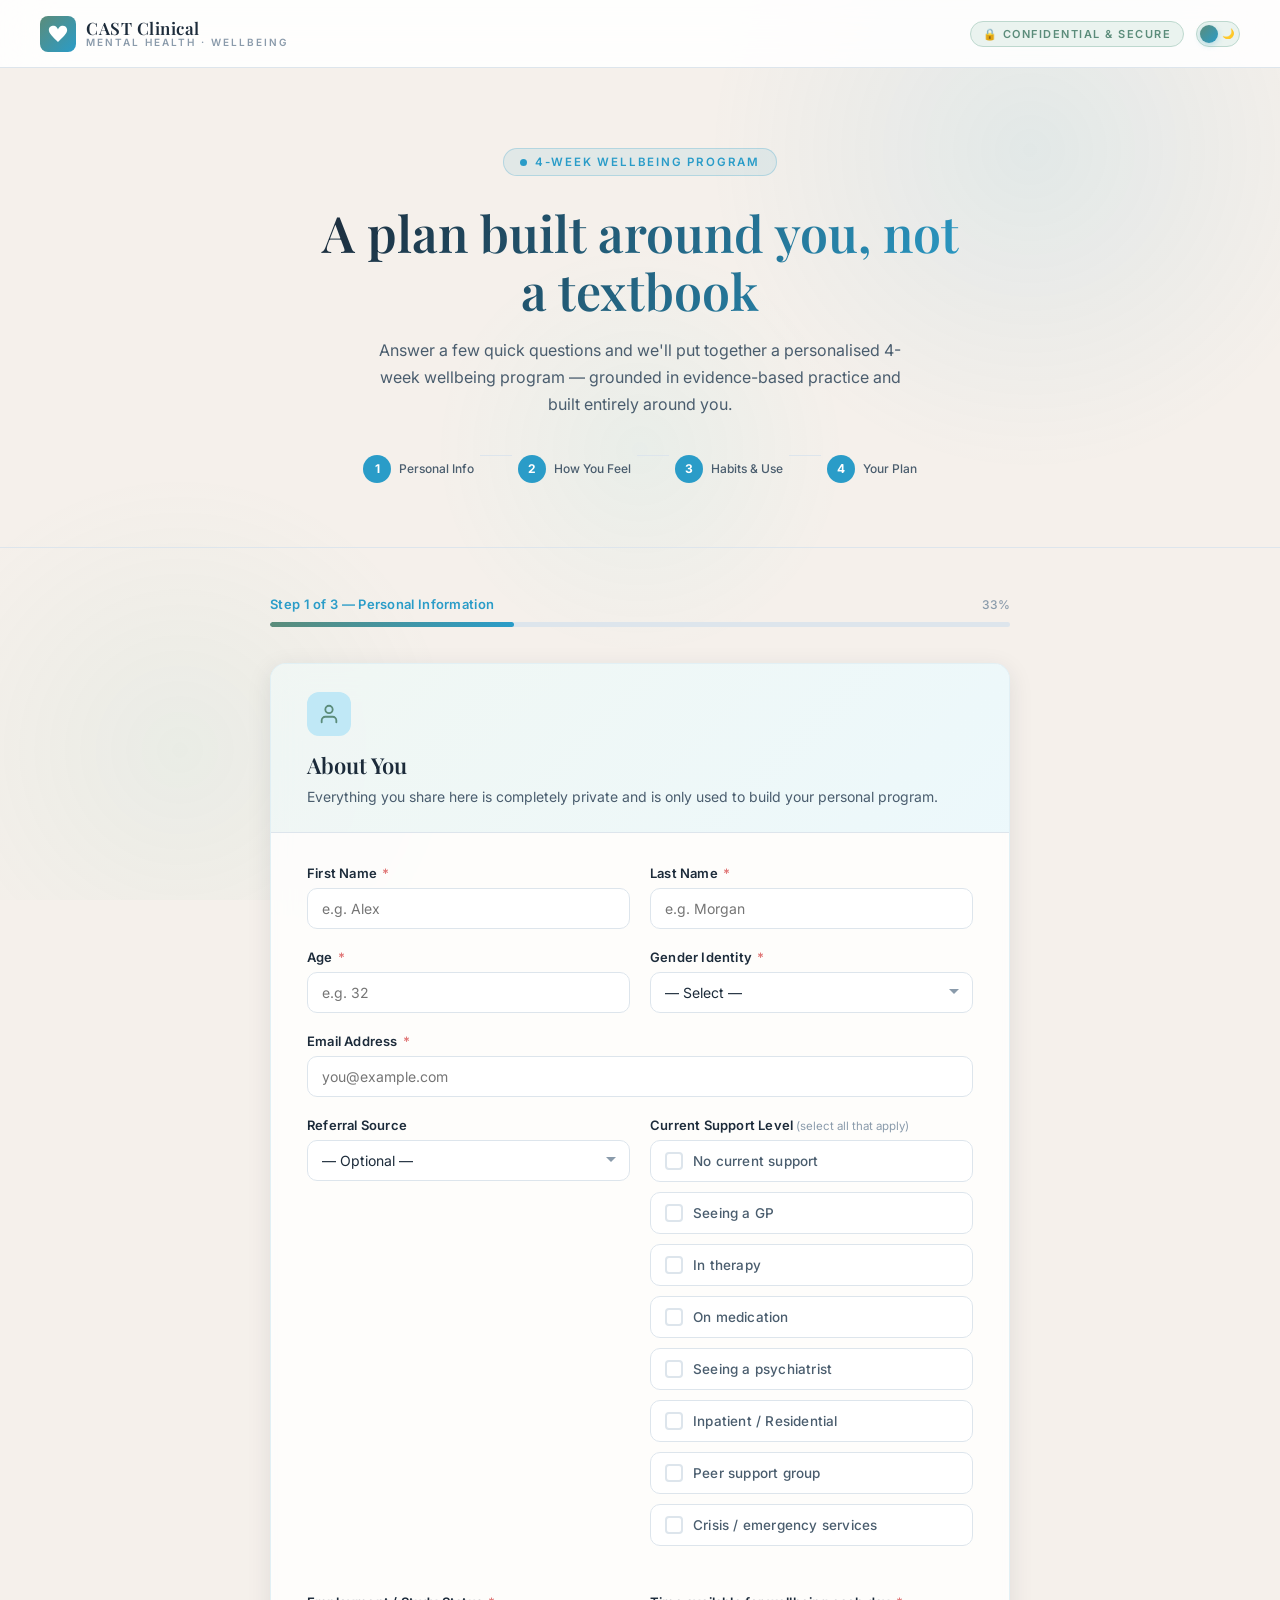
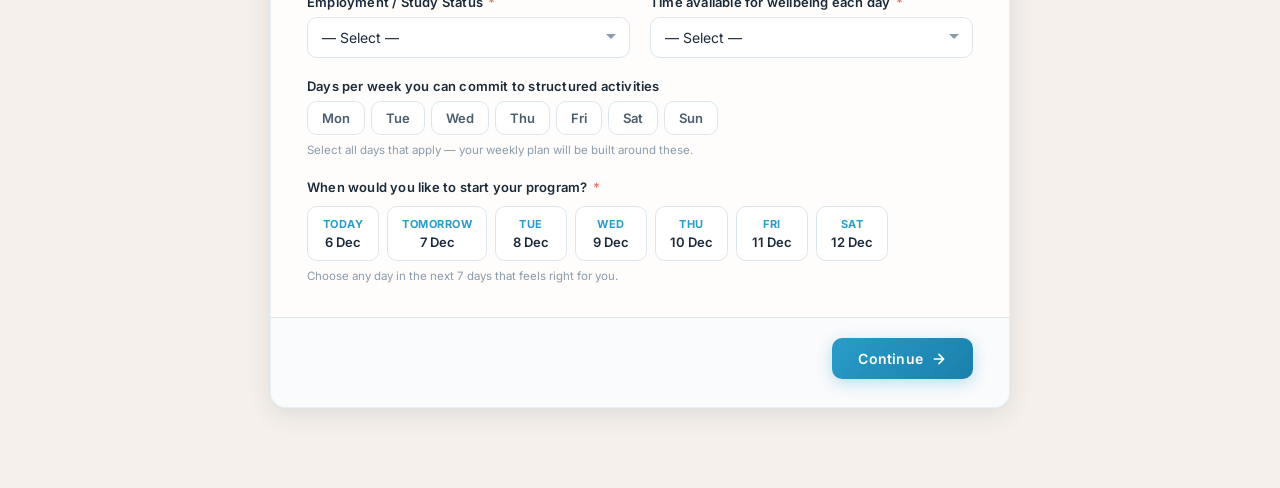
==== commit 5289e7ed: "Questionnaire: support level multi-select + start date picker - Support Level: replaced dropdown wit" ====
--- a/app.html
+++ b/app.html
@@ -4,12 +4,19 @@
   <meta charset="UTF-8" />
   <meta name="viewport" content="width=device-width, initial-scale=1.0" />
   <title>CAST Clinical – 4-Week Mental Health & Wellbeing Program</title>
+  <meta name="description" content="Complete your CAST Clinical triage assessment and receive a personalised 4-week mental health and wellbeing program — grounded in evidence-based practice." />
+  <meta property="og:title" content="CAST Clinical – Start Your Wellbeing Assessment" />
+  <meta property="og:description" content="A 5-minute check-in generates a personalised 4-week mental health plan matched to your conditions, schedule and goals." />
+  <meta property="og:type" content="website" />
+  <meta property="og:url" content="https://fireflyxserenity.github.io/castclinical/app.html" />
+  <meta name="robots" content="noindex" />
   <link rel="preconnect" href="https://fonts.googleapis.com" />
   <link href="https://fonts.googleapis.com/css2?family=Inter:wght@300;400;500;600;700;800&family=Playfair+Display:ital,wght@0,400;0,600;1,400;1,600&display=swap" rel="stylesheet" />
   <link rel="stylesheet" href="style.css" />
   <link rel="stylesheet" href="app.css" />
 </head>
 <body>
+<script>if(localStorage.getItem('cast-theme')==='dark')document.body.classList.add('dark');</script>
 
 <!-- Background FX layer -->
 <div class="bg-layer" aria-hidden="true">
@@ -148,16 +155,17 @@
               </select>
             </div>
             <div class="form-field" id="field-support">
-              <label for="support">Current Support Level</label>
-              <select id="support">
-                <option value="">— Optional —</option>
-                <option>No current support</option>
-                <option>Seeing a GP</option>
-                <option>In therapy</option>
-                <option>On medication</option>
-                <option>Inpatient / Residential</option>
-                <option>Multiple supports</option>
-              </select>
+              <label>Current Support Level <span class="field-hint-inline">(select all that apply)</span></label>
+              <div class="check-grid check-grid-sm" id="support-checks">
+                <div class="check-item"><input type="checkbox" id="sup-none" name="support" value="No current support"><label class="check-label" for="sup-none"><span class="check-box"></span>No current support</label></div>
+                <div class="check-item"><input type="checkbox" id="sup-gp" name="support" value="Seeing a GP"><label class="check-label" for="sup-gp"><span class="check-box"></span>Seeing a GP</label></div>
+                <div class="check-item"><input type="checkbox" id="sup-therapy" name="support" value="In therapy"><label class="check-label" for="sup-therapy"><span class="check-box"></span>In therapy</label></div>
+                <div class="check-item"><input type="checkbox" id="sup-meds" name="support" value="On medication"><label class="check-label" for="sup-meds"><span class="check-box"></span>On medication</label></div>
+                <div class="check-item"><input type="checkbox" id="sup-psych" name="support" value="Seeing a psychiatrist"><label class="check-label" for="sup-psych"><span class="check-box"></span>Seeing a psychiatrist</label></div>
+                <div class="check-item"><input type="checkbox" id="sup-inpatient" name="support" value="Inpatient / Residential"><label class="check-label" for="sup-inpatient"><span class="check-box"></span>Inpatient / Residential</label></div>
+                <div class="check-item"><input type="checkbox" id="sup-peer" name="support" value="Peer support group"><label class="check-label" for="sup-peer"><span class="check-box"></span>Peer support group</label></div>
+                <div class="check-item"><input type="checkbox" id="sup-crisis" name="support" value="Crisis / emergency services"><label class="check-label" for="sup-crisis"><span class="check-box"></span>Crisis / emergency services</label></div>
+              </div>
             </div>
             <div class="form-field" id="field-workStatus">
               <label for="workStatus">Employment / Study Status <span class="req">*</span></label>
@@ -199,6 +207,12 @@
               </div>
               <span class="field-hint">Select all days that apply — your weekly plan will be built around these.</span>
             </div>
+            <div class="form-field span-2" id="field-startDate">
+              <label>When would you like to start your program? <span class="req">*</span></label>
+              <div class="start-date-picker" id="startDatePicker"></div>
+              <span class="field-hint">Choose any day in the next 7 days that feels right for you.</span>
+              <span class="error-msg" id="startDate-error">Please choose a start date.</span>
+            </div>
           </div>
         </div>
         <div class="card-footer">
@@ -486,6 +500,21 @@
     </div>
     <div class="plan-body">
 
+      <!-- Crisis support banner (shown dynamically for high-risk responses) -->
+      <div class="crisis-banner" id="crisis-banner">
+        <div class="crisis-banner-icon">🚨</div>
+        <div class="crisis-banner-body">
+          <strong>Your responses suggest you may benefit from immediate professional support.</strong>
+          This plan is a self-guided resource and works best alongside — not instead of — clinical care. Please reach out to a clinician before starting.
+          <div class="crisis-lines">
+            <span>🇦🇺 Lifeline: <a href="tel:131114">13 11 14</a></span>
+            <span>🇦🇺 Mental Health Line: <a href="tel:1800011511">1800 011 511</a></span>
+            <span>🇺🇸 988 Lifeline: <a href="tel:988">988</a></span>
+            <span>🇬🇧 Samaritans: <a href="tel:116123">116 123</a></span>
+          </div>
+        </div>
+      </div>
+
       <!-- Diagnoses summary -->
       <div class="section-title">Your Focus Areas</div>
       <div class="plan-diagnoses" id="plan-diagnoses"></div>
@@ -516,9 +545,9 @@
       <div class="certificate-wrap" id="plan-certificate">
         <div class="certificate-inner">
           <div class="cert-logo">CAST Clinical</div>
-          <div class="cert-eyebrow">Certificate of Completion</div>
+          <div class="cert-eyebrow">4-Week Wellbeing Program</div>
           <h2 class="cert-name" id="cert-name-display"></h2>
-          <p class="cert-body">has successfully completed the CAST Clinical 4-Week Wellbeing Program — a personalised, evidence-based treatment plan addressing the focus areas identified at the time of triage.</p>
+          <p class="cert-body">has received a personalised CAST Clinical 4-Week Wellbeing Plan — an evidence-based program built around their self-reported focus areas. Present this document to your treating clinician upon completing the program.</p>
           <div class="cert-meta">
             <div class="cert-meta-item"><span class="cert-meta-label">Date Issued</span><span class="cert-meta-value" id="cert-date-display"></span></div>
             <div class="cert-meta-divider"></div>
@@ -535,7 +564,7 @@
         <div class="parenting-teaser-icon">👶</div>
         <div>
           <div class="parenting-teaser-title">Parenting Certificate — Coming Soon</div>
-          <p class="parenting-teaser-body">On completion of your treatment plan, you may be eligible to continue with a <strong>CAST Clinical Parenting Certificate</strong> — a structured parenting skills program. This pathway is currently <strong>pending approval by the Province of Ontario</strong> and will be available once authorised. We will notify enrolled participants when it launches.</p>
+          <p class="parenting-teaser-body">On completion of your treatment plan, you may be eligible to continue with a <strong>CAST Clinical Parenting Certificate</strong> — a structured parenting skills program. This pathway is currently in development and will be available soon. Enrolled participants will be notified when it launches.</p>
         </div>
       </div>
 
@@ -545,6 +574,10 @@
           <svg viewBox="0 0 24 24" fill="none" stroke="currentColor" stroke-width="2" stroke-linecap="round" stroke-linejoin="round"><polyline points="6 9 6 2 18 2 18 9"/><path d="M6 18H4a2 2 0 0 1-2-2v-5a2 2 0 0 1 2-2h16a2 2 0 0 1 2 2v5a2 2 0 0 1-2 2h-2"/><rect x="6" y="14" width="12" height="8"/></svg>
           Print / Save as PDF
         </button>
+        <a class="btn btn-secondary" id="email-plan-btn" href="#">
+          <svg viewBox="0 0 24 24" fill="none" stroke="currentColor" stroke-width="2" stroke-linecap="round" stroke-linejoin="round"><rect x="2" y="4" width="20" height="16" rx="2"/><path d="m22 7-8.97 5.7a1.94 1.94 0 0 1-2.06 0L2 7"/></svg>
+          Email to myself
+        </a>
         <button class="btn btn-secondary" onclick="startOver()">Start a New Assessment</button>
       </div>
     </div>
@@ -570,6 +603,30 @@
   document.querySelectorAll('.day-btn').forEach(btn => {
     btn.addEventListener('click', () => btn.classList.toggle('selected'));
   });
+
+  // ─── START DATE PICKER ───────────────────────────────
+  (function buildStartDatePicker() {
+    const container = document.getElementById('startDatePicker');
+    if (!container) return;
+    const dayNames = ['Sun','Mon','Tue','Wed','Thu','Fri','Sat'];
+    const monthNames = ['Jan','Feb','Mar','Apr','May','Jun','Jul','Aug','Sep','Oct','Nov','Dec'];
+    const today = new Date();
+    for (let i = 0; i < 7; i++) {
+      const d = new Date(today);
+      d.setDate(today.getDate() + i);
+      const btn = document.createElement('button');
+      btn.type = 'button';
+      btn.className = 'start-date-btn';
+      btn.dataset.date = d.toISOString().slice(0, 10);
+      btn.innerHTML = `<span class="sd-day">${i === 0 ? 'Today' : i === 1 ? 'Tomorrow' : dayNames[d.getDay()]}</span><span class="sd-date">${d.getDate()} ${monthNames[d.getMonth()]}</span>`;
+      btn.addEventListener('click', () => {
+        container.querySelectorAll('.start-date-btn').forEach(b => b.classList.remove('selected'));
+        btn.classList.add('selected');
+        document.getElementById('startDate-error').style.display = 'none';
+      });
+      container.appendChild(btn);
+    }
+  })();
 
   // ─── SCALE BUTTONS ───────────────────────────────────
   function selectScale(btn, groupId) {
@@ -602,6 +659,12 @@
         if (msg) msg.style.display = 'none';
       }
     });
+    // Validate start date
+    const startDateSelected = document.querySelector('.start-date-btn.selected');
+    if (!startDateSelected) {
+      document.getElementById('startDate-error').style.display = 'block';
+      ok = false;
+    }
     return ok;
   }
 
@@ -668,9 +731,24 @@
     const highAnx      = +anxSev >= 4;
     const highMood     = +moodSev >= 4;
 
-    // Set date
+    // ── CRISIS DETECTION ────────────────────────────
+    const highRiskDx = mentalChecks.some(m =>
+      m.includes('Schizophrenia') || m.includes('Schizoaffective') ||
+      m.includes('BPD') || m.includes('Borderline') ||
+      (m.includes('PTSD') && highMood)
+    );
+    const highRiskSub = addictionChecks.some(a =>
+      a.includes('Opioid') || a.includes('Benzodiazepine') || a.includes('Polysubstance')
+    ) && recoveryStatus === 'Currently using';
+    const isHighRisk = (highRiskDx && highMood && highAnx) || highRiskSub;
+    const crisisBannerEl = document.getElementById('crisis-banner');
+    if (crisisBannerEl) crisisBannerEl.style.display = isHighRisk ? 'flex' : 'none';
+
+    // Set date — use chosen start date
+    const startDateBtn = document.querySelector('.start-date-btn.selected');
+    const startDate = startDateBtn ? new Date(startDateBtn.dataset.date + 'T12:00:00') : new Date();
     const now = new Date();
-    document.getElementById('plan-date-label').textContent = now.toLocaleDateString('en-GB', { weekday:'long', year:'numeric', month:'long', day:'numeric' });
+    document.getElementById('plan-date-label').textContent = 'Starting ' + startDate.toLocaleDateString('en-GB', { weekday:'long', year:'numeric', month:'long', day:'numeric' });
 
     // Greeting
     const hour = now.getHours();
@@ -685,7 +763,7 @@
 
     // Certificate
     document.getElementById('cert-name-display').textContent = firstName + (lastName ? ' ' + lastName : '');
-    document.getElementById('cert-date-display').textContent = now.toLocaleDateString('en-GB', { year:'numeric', month:'long', day:'numeric' });
+    document.getElementById('cert-date-display').textContent = startDate.toLocaleDateString('en-GB', { year:'numeric', month:'long', day:'numeric' });
     const certId = 'CC-' + now.getFullYear() + '-' + Math.random().toString(36).substring(2,7).toUpperCase();
     document.getElementById('cert-id-display').textContent = certId;
 
@@ -882,6 +960,41 @@
       <div class="summary-stat-divider"></div>
       <div class="summary-stat"><span class="summary-stat-value">${workStatus ? document.getElementById('workStatus').options[document.getElementById('workStatus').selectedIndex].text.split('(')[0].trim() : '—'}</span><span class="summary-stat-label">Work status</span></div>
     `;
+
+    // 4-week program overview
+    const fwEl = document.getElementById('four-week-grid');
+    const weekPlans = [
+      {
+        num: '01', phase: 'Week 1', theme: 'Foundation & Awareness',
+        desc: 'Establish your daily routine, begin mood tracking and build your baseline coping toolkit.',
+        pills: ['Morning Routine', 'Mindfulness', 'Sleep Hygiene'],
+      },
+      {
+        num: '02', phase: 'Week 2', theme: 'Skill Building',
+        desc: `Deepen ${ hasOCD ? 'ERP practice' : hasTrauma || hasBPD ? 'DBT emotion regulation skills' : hasMood ? 'behavioural activation' : hasAnxiety ? 'cognitive restructuring' : 'therapeutic skill practice' } and extend your daily structure.`,
+        pills: ['Therapeutic Skills', 'Movement', hasAddiction ? 'Recovery Practice' : 'Guided Media'],
+      },
+      {
+        num: '03', phase: 'Week 3', theme: 'Deepening Practice',
+        desc: `Apply skills in real-world situations${ vrReady ? ', incorporate VR therapy sessions' : '' } and begin tracking measurable progress week-on-week.`,
+        pills: [vrReady ? 'VR Therapy' : 'Digital Therapy', 'Progress Review', hasAnger ? 'Anger Management' : 'Social Connection'],
+      },
+      {
+        num: '04', phase: 'Week 4', theme: 'Integration & Maintenance',
+        desc: 'Consolidate gains, design a personalised long-term self-care plan and connect with ongoing support services.',
+        pills: ['Long-term Planning', 'Review & Reflect', 'Ongoing Support'],
+      },
+    ];
+    fwEl.innerHTML = weekPlans.map((w, i) => `
+      <div class="fw-card${ i === 0 ? ' fw-active' : '' }">
+        <div class="fw-header">
+          <span class="fw-num">${w.num}</span>
+          <span class="fw-phase">${w.phase}</span>
+        </div>
+        <div class="fw-theme">${w.theme}</div>
+        <p class="fw-desc">${w.desc}</p>
+        <div class="fw-pills">${w.pills.map(p => `<span class="fw-pill">${p}</span>`).join('')}</div>
+      </div>`).join('');
 
     // Render weekly grid
     const tlEl = document.getElementById('plan-timeline');
@@ -966,6 +1079,18 @@
         </div>`;
     });
 
+    // Wire up email-to-myself button
+    const emailPlanBtn = document.getElementById('email-plan-btn');
+    if (emailPlanBtn) {
+      const emailAddr = document.getElementById('email').value.trim();
+      const focusList = [...mentalChecks, ...addictionChecks].join(', ') || 'General Wellbeing';
+      const emailSubject = encodeURIComponent('Your CAST Clinical 4-Week Wellbeing Plan');
+      const emailBody = encodeURIComponent(
+        `Hi ${firstName},\n\nYour personalised 4-week wellbeing plan is ready.\n\nFocus areas: ${focusList}\nProgram days: ${daysLabel}\nDaily time: ${timeLabel}\n\nView your full plan:\nhttps://fireflyxserenity.github.io/castclinical/app.html\n\nThis is a self-guided support resource — please also discuss your focus areas with your treating clinician.\n\nIn a crisis? Call 13 11 14 (AU) | 988 (US) | 116 123 (UK)\n\n— CAST Clinical`
+      );
+      emailPlanBtn.href = `mailto:${emailAddr}?subject=${emailSubject}&body=${emailBody}`;
+    }
+
     // Show plan, hide form
     document.getElementById('form-section').style.display = 'none';
     document.getElementById('progress-wrap').style.display = 'none';
@@ -988,6 +1113,7 @@
     document.querySelectorAll('input[type="checkbox"], input[type="radio"]').forEach(el => el.checked = false);
     document.querySelectorAll('.scale-btn').forEach(b => b.classList.remove('active'));
     document.querySelectorAll('.day-btn').forEach(b => b.classList.remove('selected'));
+    document.querySelectorAll('.start-date-btn').forEach(b => b.classList.remove('selected'));
     window.scrollTo({ top: 0, behavior: 'smooth' });
   }
 
--- a/app.css
+++ b/app.css
@@ -1082,6 +1082,69 @@
 .day-btn:hover { border-color: var(--sage-light); color: var(--navy); }
 .day-btn.selected { background: var(--sage); border-color: var(--sage); color: white; }
 
+/* ── START DATE PICKER ─────────────────────────────── */
+.start-date-picker {
+  display: flex;
+  gap: 8px;
+  flex-wrap: wrap;
+  margin-top: 4px;
+}
+
+.start-date-btn {
+  display: flex;
+  flex-direction: column;
+  align-items: center;
+  gap: 3px;
+  padding: 10px 14px;
+  border: 1.5px solid var(--border);
+  border-radius: var(--radius-md);
+  background: var(--white);
+  font-family: 'Inter', sans-serif;
+  cursor: pointer;
+  transition: all var(--transition);
+  min-width: 72px;
+}
+
+.start-date-btn:hover {
+  border-color: var(--teal);
+  background: rgba(42,156,200,.06);
+}
+
+.start-date-btn.selected {
+  background: var(--teal);
+  border-color: var(--teal);
+}
+
+.start-date-btn.selected .sd-day,
+.start-date-btn.selected .sd-date { color: white; }
+
+.sd-day {
+  font-size: 11px;
+  font-weight: 700;
+  letter-spacing: .5px;
+  text-transform: uppercase;
+  color: var(--teal);
+}
+
+.sd-date {
+  font-size: 13px;
+  font-weight: 600;
+  color: var(--navy);
+}
+
+/* smaller check grid for support level */
+.check-grid-sm {
+  grid-template-columns: repeat(auto-fill, minmax(170px, 1fr));
+}
+
+.field-hint-inline {
+  font-size: 11.5px;
+  font-weight: 400;
+  color: var(--muted);
+  letter-spacing: 0;
+  text-transform: none;
+}
+
 /* ── WEEKLY PLAN TABLE ─────────────────────────────── */
 .week-grid { display: flex; flex-direction: column; gap: 20px; margin-bottom: 8px; }
 
@@ -1171,6 +1234,154 @@
 
 .field-error input,
 .field-error select { border-color: var(--red-soft) !important; }
+
+/* ── FOUR-WEEK OVERVIEW ─────────────────────────────── */
+.four-week-grid {
+  display: grid;
+  grid-template-columns: repeat(4, 1fr);
+  gap: 14px;
+  margin-bottom: 36px;
+}
+
+.fw-card {
+  background: rgba(255,255,255,.70);
+  backdrop-filter: blur(12px);
+  -webkit-backdrop-filter: blur(12px);
+  border: 1px solid var(--border);
+  border-radius: var(--radius-md);
+  padding: 18px 16px;
+  display: flex;
+  flex-direction: column;
+  gap: 8px;
+  transition: border-color var(--transition), box-shadow var(--transition);
+}
+
+.fw-card.fw-active {
+  border-color: var(--teal);
+  box-shadow: 0 0 0 1px var(--teal), var(--shadow-sm);
+}
+
+.fw-header {
+  display: flex;
+  align-items: center;
+  gap: 8px;
+}
+
+.fw-num {
+  font-size: 11px;
+  font-weight: 700;
+  letter-spacing: 1px;
+  color: var(--teal);
+  background: rgba(42,156,200,.1);
+  border-radius: 6px;
+  padding: 2px 7px;
+}
+
+.fw-phase {
+  font-size: 11px;
+  font-weight: 600;
+  color: var(--muted);
+  text-transform: uppercase;
+  letter-spacing: .8px;
+}
+
+.fw-theme {
+  font-size: 13.5px;
+  font-weight: 700;
+  color: var(--navy);
+  line-height: 1.3;
+}
+
+.fw-desc {
+  font-size: 12px;
+  color: var(--mid);
+  line-height: 1.55;
+  margin: 0;
+  flex: 1;
+}
+
+.fw-pills {
+  display: flex;
+  flex-wrap: wrap;
+  gap: 5px;
+  margin-top: 4px;
+}
+
+.fw-pill {
+  font-size: 10px;
+  font-weight: 600;
+  letter-spacing: .4px;
+  color: var(--sage);
+  background: var(--sage-pale);
+  border-radius: 20px;
+  padding: 3px 9px;
+}
+
+body.dark .fw-card {
+  background: rgba(17,30,46,.65);
+  border-color: rgba(255,255,255,.08);
+}
+
+body.dark .fw-card.fw-active {
+  border-color: rgba(42,156,200,.5);
+  box-shadow: 0 0 0 1px rgba(42,156,200,.5);
+}
+
+/* ── CRISIS BANNER ──────────────────────────────────── */
+.crisis-banner {
+  display: none;
+  align-items: flex-start;
+  gap: 14px;
+  background: rgba(224,117,117,.08);
+  border: 1px solid rgba(224,117,117,.35);
+  border-radius: var(--radius-md);
+  padding: 18px 20px;
+  margin-bottom: 28px;
+}
+
+.crisis-banner-icon {
+  font-size: 22px;
+  flex-shrink: 0;
+  margin-top: 1px;
+}
+
+.crisis-banner-body {
+  font-size: 13.5px;
+  color: var(--navy);
+  line-height: 1.65;
+}
+
+.crisis-banner-body strong {
+  display: block;
+  margin-bottom: 4px;
+  color: #c0392b;
+  font-size: 14px;
+}
+
+.crisis-lines {
+  display: flex;
+  flex-wrap: wrap;
+  gap: 6px 20px;
+  margin-top: 10px;
+}
+
+.crisis-lines span {
+  font-size: 13px;
+  color: var(--mid);
+}
+
+.crisis-lines a {
+  color: var(--teal);
+  font-weight: 600;
+  text-decoration: none;
+}
+
+body.dark .crisis-banner {
+  background: rgba(224,117,117,.12);
+  border-color: rgba(224,117,117,.30);
+}
+
+body.dark .crisis-banner-body strong { color: #e07575; }
 
 /* ── RESPONSIVE ────────────────────────────────────── */
 @media (max-width: 640px) {
@@ -1186,6 +1397,7 @@
   .plan-hero { padding: 28px 20px 24px; }
   .plan-body { padding: 20px; }
   .time-col { width: 68px; }
+  .four-week-grid { grid-template-columns: 1fr 1fr; }
 }
 
 @media print {
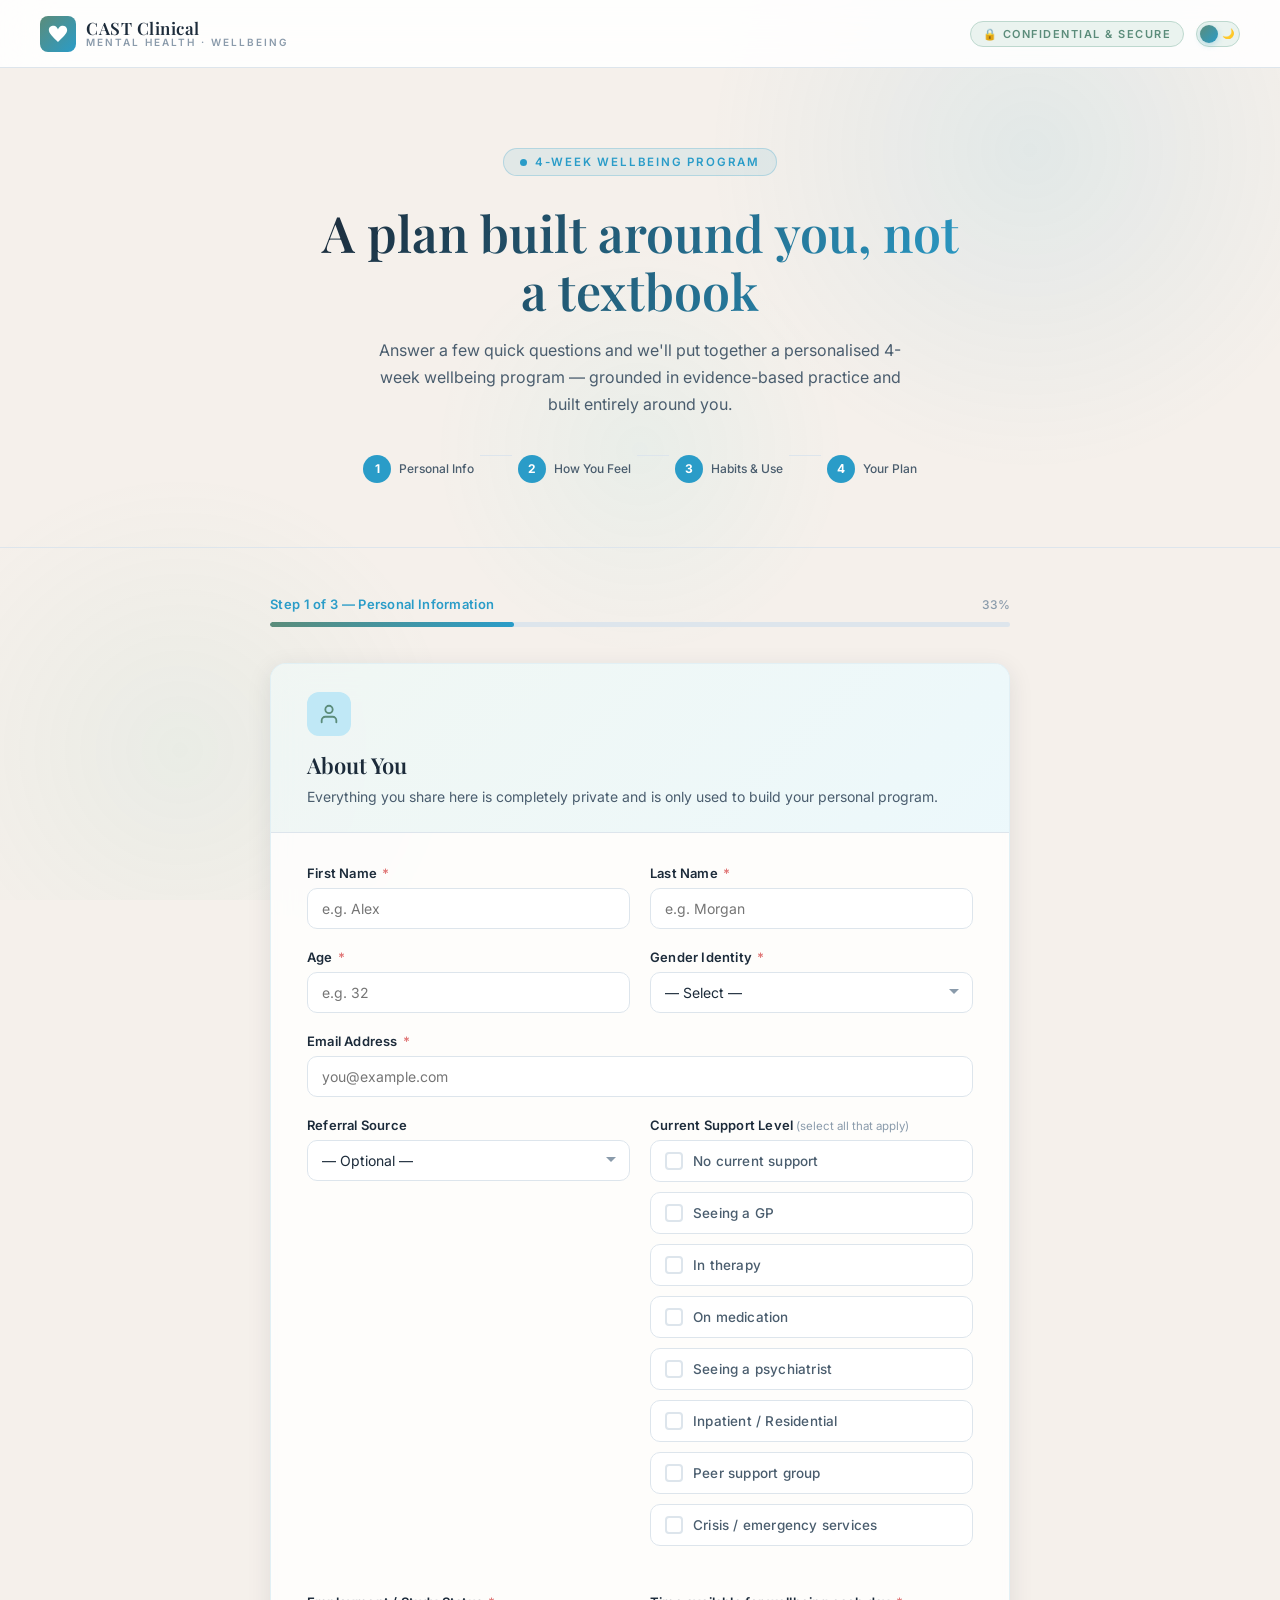
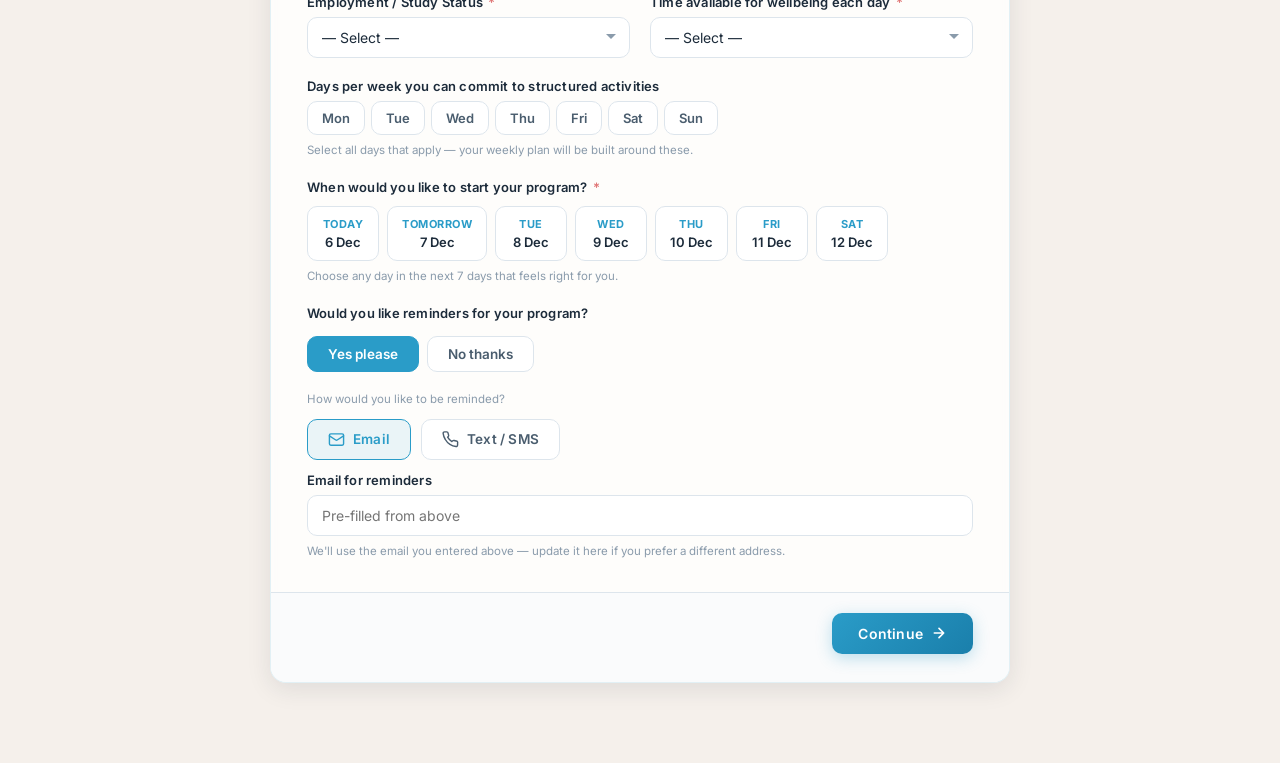
==== commit 2d3a9a63: "Add reminders preference to Step 1 - Yes/No toggle (defaults to Yes) - Method: Email and/or Text che" ====
--- a/app.html
+++ b/app.html
@@ -213,6 +213,41 @@
               <span class="field-hint">Choose any day in the next 7 days that feels right for you.</span>
               <span class="error-msg" id="startDate-error">Please choose a start date.</span>
             </div>
+            <div class="form-field span-2" id="field-reminders">
+              <label>Would you like reminders for your program?</label>
+              <div class="reminder-toggle-row">
+                <button type="button" class="reminder-toggle-btn selected" id="remYes" onclick="setReminder(true)">Yes please</button>
+                <button type="button" class="reminder-toggle-btn" id="remNo" onclick="setReminder(false)">No thanks</button>
+              </div>
+              <div id="reminder-details">
+                <span class="field-hint" style="display:block;margin:12px 0 10px;">How would you like to be reminded?</span>
+                <div class="reminder-method-row">
+                  <label class="reminder-method-card">
+                    <input type="checkbox" id="remByEmail" name="reminderMethod" value="email" onchange="updateReminderFields()" checked>
+                    <span class="rmc-inner">
+                      <svg viewBox="0 0 24 24" fill="none" stroke="currentColor" stroke-width="2" stroke-linecap="round" stroke-linejoin="round"><rect x="2" y="4" width="20" height="16" rx="2"/><path d="m22 7-8.97 5.7a1.94 1.94 0 0 1-2.06 0L2 7"/></svg>
+                      Email
+                    </span>
+                  </label>
+                  <label class="reminder-method-card">
+                    <input type="checkbox" id="remByText" name="reminderMethod" value="text" onchange="updateReminderFields()">
+                    <span class="rmc-inner">
+                      <svg viewBox="0 0 24 24" fill="none" stroke="currentColor" stroke-width="2" stroke-linecap="round" stroke-linejoin="round"><path d="M22 16.92v3a2 2 0 0 1-2.18 2 19.79 19.79 0 0 1-8.63-3.07A19.5 19.5 0 0 1 4.69 12 19.79 19.79 0 0 1 1.61 3.41 2 2 0 0 1 3.6 1.21h3a2 2 0 0 1 2 1.72c.127.96.361 1.903.7 2.81a2 2 0 0 1-.45 2.11L7.91 8.78a16 16 0 0 0 6.06 6.06l1.06-.95a2 2 0 0 1 2.11-.45c.907.339 1.85.573 2.81.7A2 2 0 0 1 22 16.92z"/></svg>
+                      Text / SMS
+                    </span>
+                  </label>
+                </div>
+                <div id="reminder-email-row" class="form-field" style="margin-top:12px;">
+                  <label>Email for reminders</label>
+                  <input type="email" id="reminderEmail" placeholder="Pre-filled from above" />
+                  <span class="field-hint">We'll use the email you entered above — update it here if you prefer a different address.</span>
+                </div>
+                <div id="reminder-phone-row" class="form-field" style="margin-top:12px;display:none;">
+                  <label>Mobile number for text reminders</label>
+                  <input type="tel" id="reminderPhone" placeholder="e.g. 0412 345 678" autocomplete="tel" />
+                </div>
+              </div>
+            </div>
           </div>
         </div>
         <div class="card-footer">
@@ -627,6 +662,29 @@
       container.appendChild(btn);
     }
   })();
+
+  // ─── REMINDER TOGGLE ─────────────────────────────────
+  function setReminder(val) {
+    document.getElementById('remYes').classList.toggle('selected', val);
+    document.getElementById('remNo').classList.toggle('selected', !val);
+    document.getElementById('reminder-details').style.display = val ? '' : 'none';
+  }
+
+  function updateReminderFields() {
+    const byEmail = document.getElementById('remByEmail').checked;
+    const byText  = document.getElementById('remByText').checked;
+    document.getElementById('reminder-email-row').style.display = byEmail ? '' : 'none';
+    document.getElementById('reminder-phone-row').style.display = byText  ? '' : 'none';
+  }
+
+  // Pre-fill reminder email when main email field is changed
+  document.getElementById('email').addEventListener('input', function() {
+    const re = document.getElementById('reminderEmail');
+    if (re && !re.dataset.edited) re.value = this.value;
+  });
+  document.getElementById('reminderEmail').addEventListener('input', function() {
+    this.dataset.edited = '1';
+  });
 
   // ─── SCALE BUTTONS ───────────────────────────────────
   function selectScale(btn, groupId) {
@@ -1114,6 +1172,13 @@
     document.querySelectorAll('.scale-btn').forEach(b => b.classList.remove('active'));
     document.querySelectorAll('.day-btn').forEach(b => b.classList.remove('selected'));
     document.querySelectorAll('.start-date-btn').forEach(b => b.classList.remove('selected'));
+    setReminder(true);
+    document.getElementById('remByEmail').checked = true;
+    document.getElementById('remByText').checked = false;
+    updateReminderFields();
+    const re = document.getElementById('reminderEmail');
+    if (re) { re.value = ''; delete re.dataset.edited; }
+    document.getElementById('reminderPhone').value = '';
     window.scrollTo({ top: 0, behavior: 'smooth' });
   }
 
--- a/app.css
+++ b/app.css
@@ -1145,6 +1145,71 @@
   text-transform: none;
 }
 
+/* ── REMINDERS ─────────────────────────────────────── */
+.reminder-toggle-row {
+  display: flex;
+  gap: 8px;
+  margin-top: 8px;
+}
+
+.reminder-toggle-btn {
+  padding: 9px 20px;
+  border: 1.5px solid var(--border);
+  border-radius: var(--radius-md);
+  background: var(--white);
+  font-family: 'Inter', sans-serif;
+  font-size: 13.5px;
+  font-weight: 600;
+  color: var(--mid);
+  cursor: pointer;
+  transition: all var(--transition);
+}
+
+.reminder-toggle-btn:hover { border-color: var(--teal); color: var(--navy); }
+.reminder-toggle-btn.selected { background: var(--teal); border-color: var(--teal); color: white; }
+
+.reminder-method-row {
+  display: flex;
+  gap: 10px;
+  flex-wrap: wrap;
+}
+
+.reminder-method-card {
+  cursor: pointer;
+}
+
+.reminder-method-card input[type="checkbox"] {
+  position: absolute;
+  opacity: 0;
+  width: 0;
+  height: 0;
+}
+
+.rmc-inner {
+  display: flex;
+  align-items: center;
+  gap: 8px;
+  padding: 11px 20px;
+  border: 1.5px solid var(--border);
+  border-radius: var(--radius-md);
+  font-size: 13.5px;
+  font-weight: 600;
+  color: var(--mid);
+  background: var(--white);
+  transition: all var(--transition);
+  user-select: none;
+}
+
+.rmc-inner svg { width: 17px; height: 17px; flex-shrink: 0; }
+
+.reminder-method-card:hover .rmc-inner { border-color: var(--teal); color: var(--navy); }
+
+.reminder-method-card input:checked + .rmc-inner {
+  border-color: var(--teal);
+  background: rgba(42,156,200,.09);
+  color: var(--teal);
+}
+
 /* ── WEEKLY PLAN TABLE ─────────────────────────────── */
 .week-grid { display: flex; flex-direction: column; gap: 20px; margin-bottom: 8px; }
 
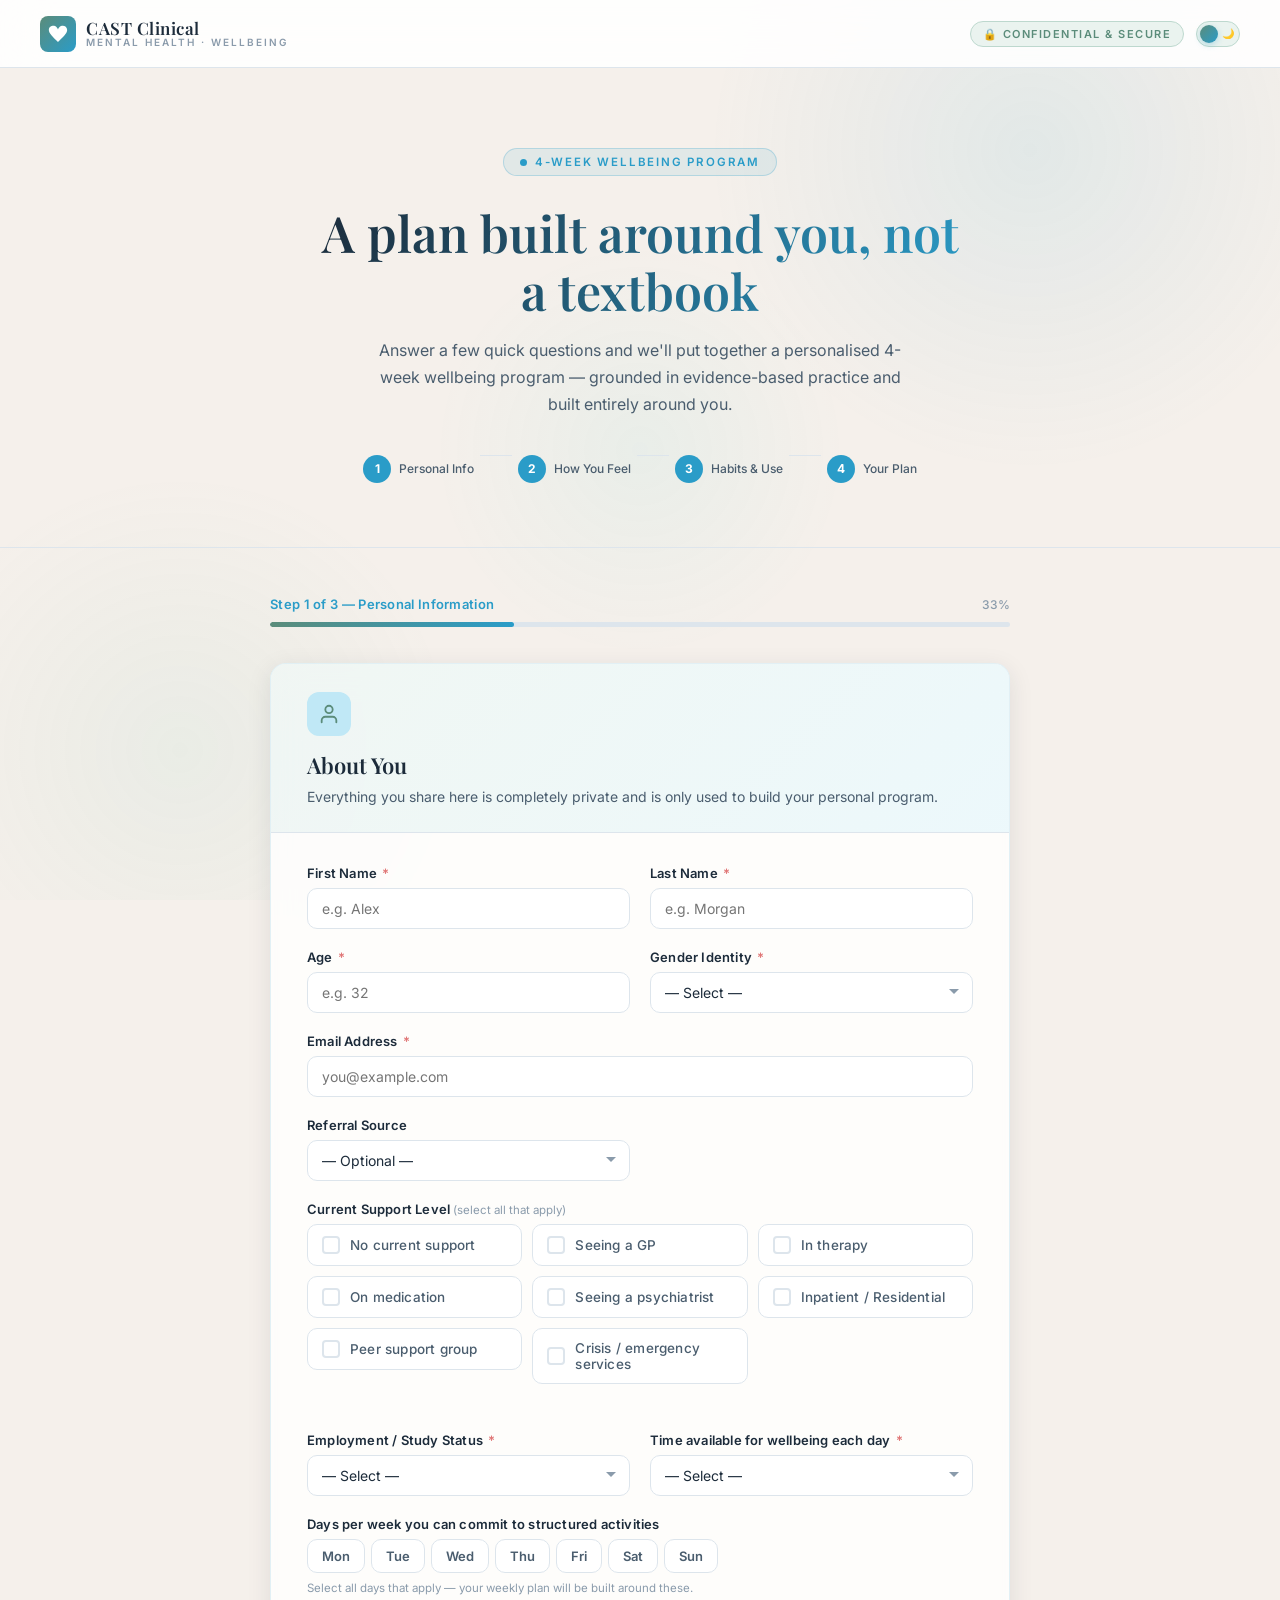
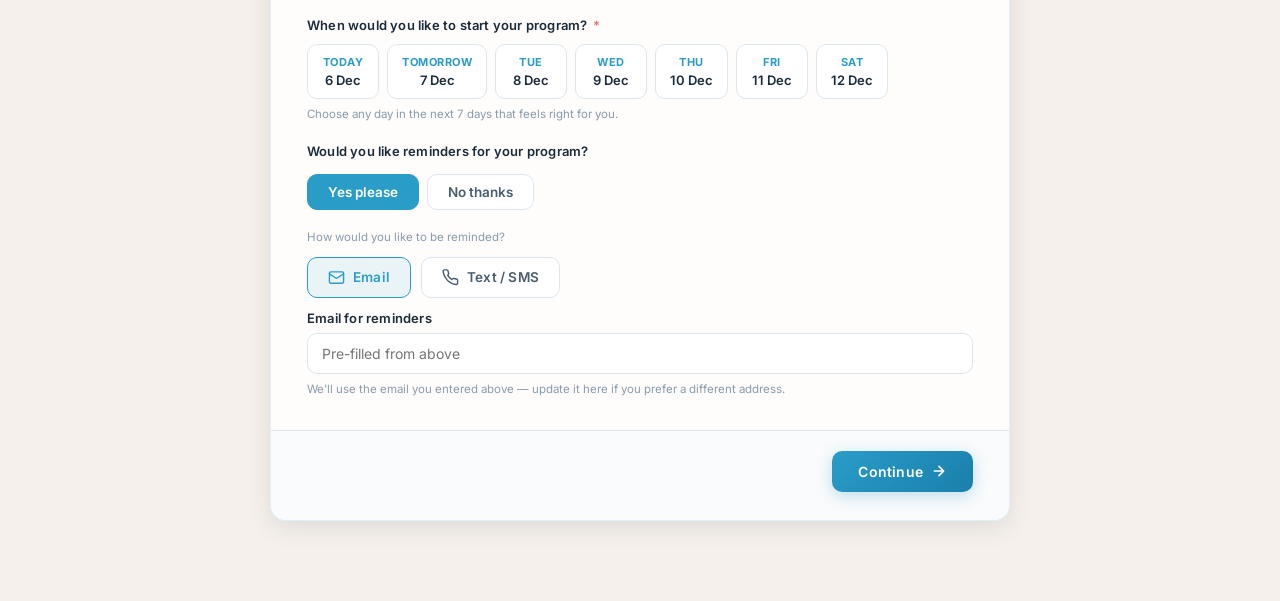
==== commit fb1af673: "Fix support level layout — full width with 4-col checkbox grid" ====
--- a/app.html
+++ b/app.html
@@ -154,9 +154,9 @@
                 <option>Other</option>
               </select>
             </div>
-            <div class="form-field" id="field-support">
+            <div class="form-field span-2" id="field-support">
               <label>Current Support Level <span class="field-hint-inline">(select all that apply)</span></label>
-              <div class="check-grid check-grid-sm" id="support-checks">
+              <div class="check-grid check-grid-support" id="support-checks">
                 <div class="check-item"><input type="checkbox" id="sup-none" name="support" value="No current support"><label class="check-label" for="sup-none"><span class="check-box"></span>No current support</label></div>
                 <div class="check-item"><input type="checkbox" id="sup-gp" name="support" value="Seeing a GP"><label class="check-label" for="sup-gp"><span class="check-box"></span>Seeing a GP</label></div>
                 <div class="check-item"><input type="checkbox" id="sup-therapy" name="support" value="In therapy"><label class="check-label" for="sup-therapy"><span class="check-box"></span>In therapy</label></div>
--- a/app.css
+++ b/app.css
@@ -1137,6 +1137,11 @@
   grid-template-columns: repeat(auto-fill, minmax(170px, 1fr));
 }
 
+/* support level — full-width, 4-across */
+.check-grid-support {
+  grid-template-columns: repeat(auto-fill, minmax(180px, 1fr));
+}
+
 .field-hint-inline {
   font-size: 11.5px;
   font-weight: 400;
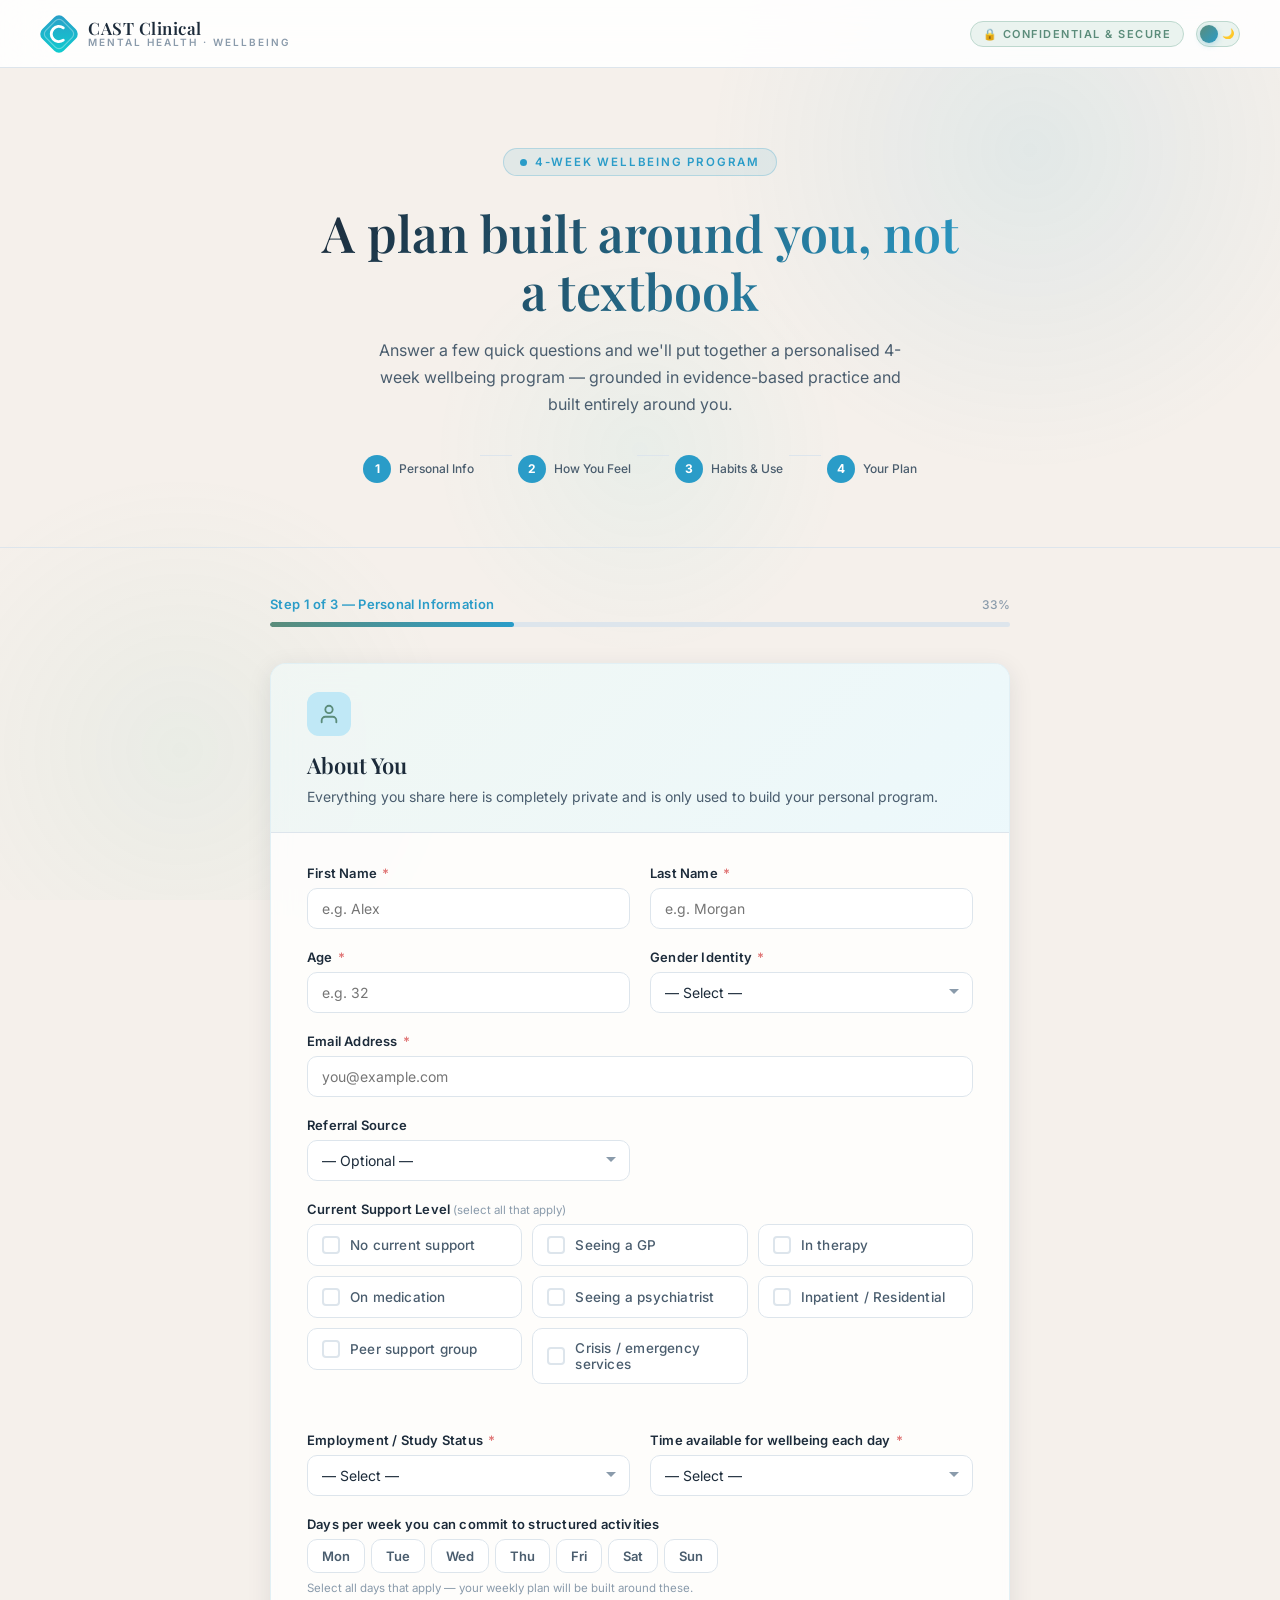
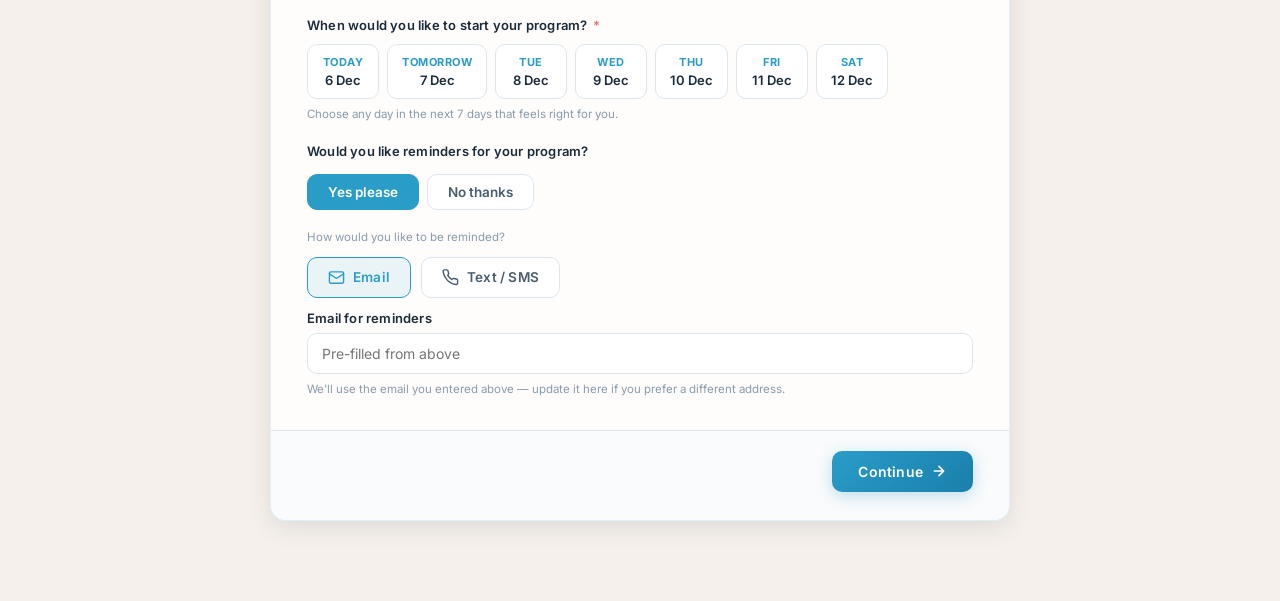
==== commit 05d8265f: "New logo mark: diamond-C SVG matching ChatGPT design in site teal gradient" ====
--- a/app.html
+++ b/app.html
@@ -30,8 +30,19 @@
 <header>
   <a href="index.html" class="logo" style="text-decoration:none;">
     <div class="logo-mark">
-      <svg viewBox="0 0 24 24" xmlns="http://www.w3.org/2000/svg">
-        <path d="M12 21.593c-5.63-5.539-11-10.297-11-14.402 0-3.791 3.068-5.191 5.281-5.191 1.312 0 4.151.501 5.719 4.457 1.59-3.968 4.464-4.447 5.726-4.447 2.54 0 5.274 1.621 5.274 5.181 0 4.069-5.136 8.625-11 14.402z"/>
+      <svg viewBox="0 0 40 40" xmlns="http://www.w3.org/2000/svg" fill="none">
+        <defs>
+          <linearGradient id="lm-grad-a" x1="0" y1="0" x2="1" y2="1">
+            <stop offset="0%" stop-color="#2A9CC8"/>
+            <stop offset="100%" stop-color="#0ECFCF"/>
+          </linearGradient>
+        </defs>
+        <!-- Outer diamond -->
+        <rect x="4" y="4" width="32" height="32" rx="7" ry="7" transform="rotate(45 20 20)" fill="url(#lm-grad-a)"/>
+        <!-- Inner diamond ring -->
+        <rect x="7.5" y="7.5" width="25" height="25" rx="5.5" ry="5.5" transform="rotate(45 20 20)" fill="none" stroke="rgba(255,255,255,0.35)" stroke-width="1.2"/>
+        <!-- C letterform -->
+        <path d="M24.5 13.5 A8 8 0 1 0 24.5 26.5" stroke="white" stroke-width="3" stroke-linecap="round" fill="none"/>
       </svg>
     </div>
     <div class="logo-text">
--- a/style.css
+++ b/style.css
@@ -22,17 +22,15 @@
 }
 
 .logo-mark {
-  width: 36px;
-  height: 36px;
-  background: linear-gradient(135deg, #5B8C7A, #2A9CC8);
-  border-radius: 8px;
+  width: 38px;
+  height: 38px;
   display: flex;
   align-items: center;
   justify-content: center;
   flex-shrink: 0;
 }
 
-.logo-mark svg { width: 20px; height: 20px; fill: white; }
+.logo-mark svg { width: 38px; height: 38px; }
 
 .logo-text {
   display: flex;
